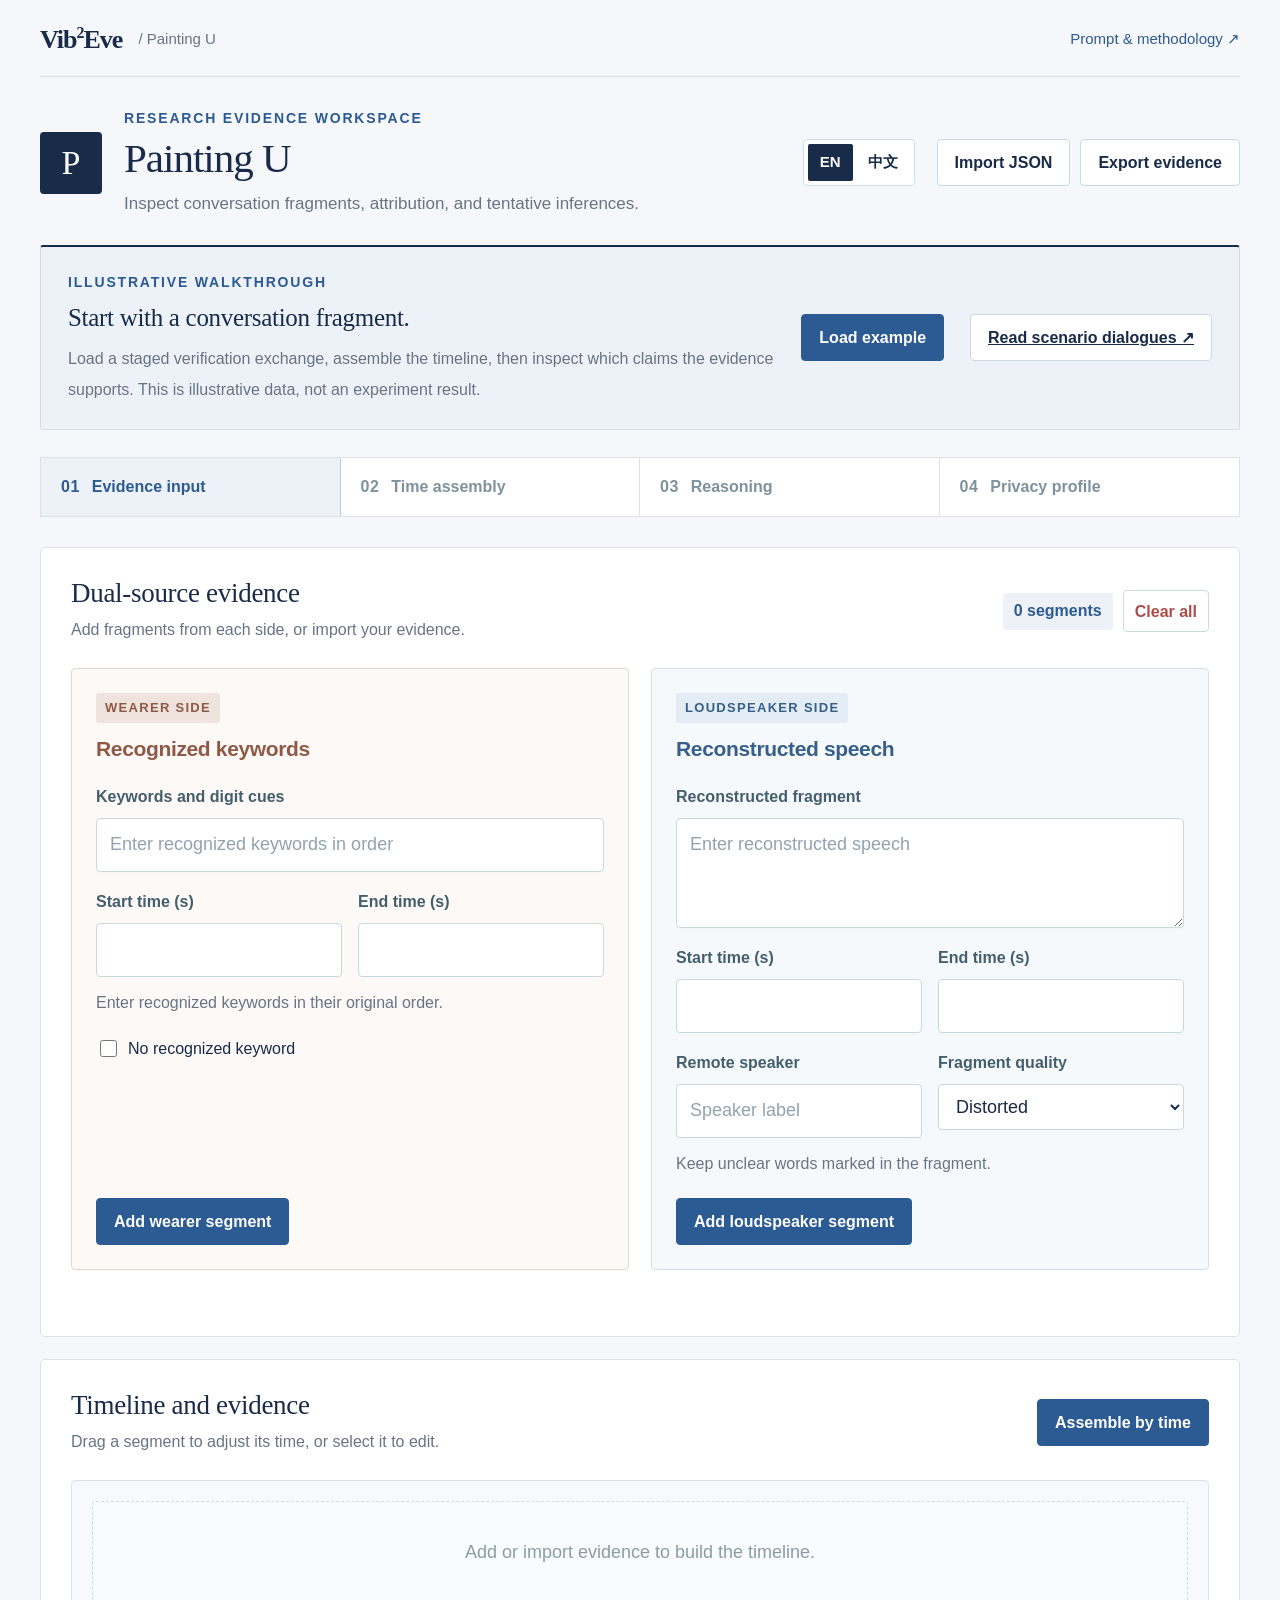
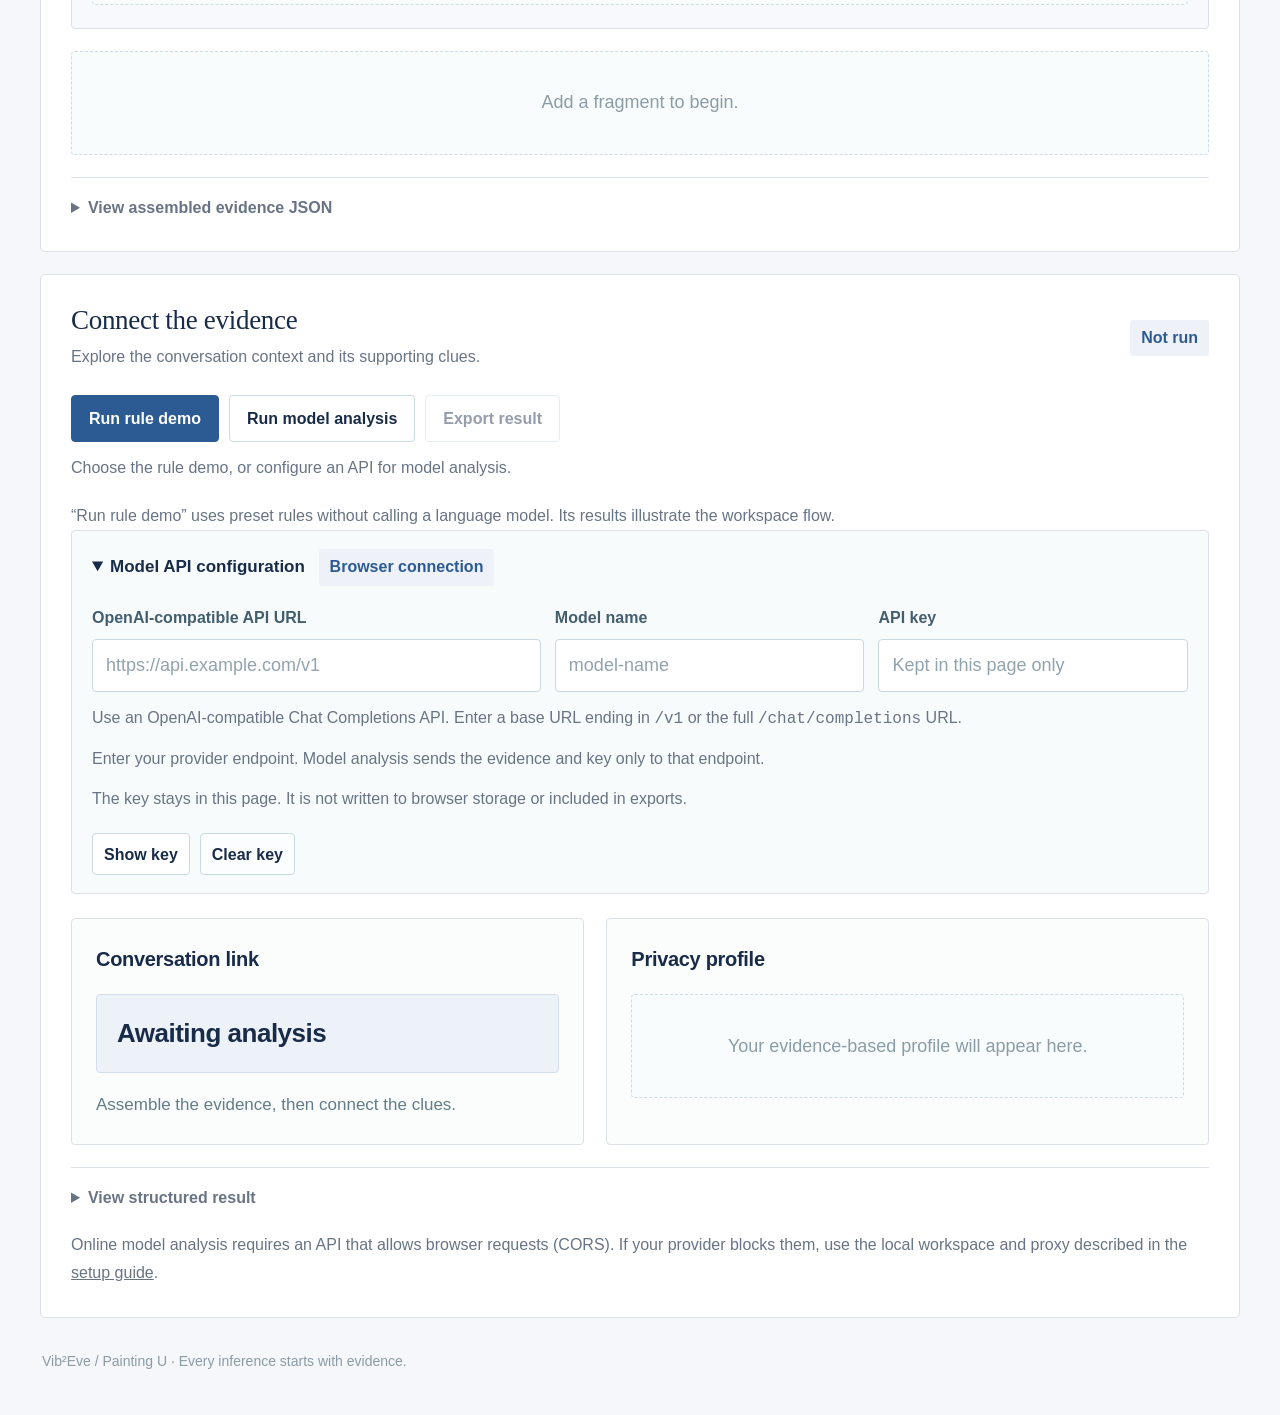
==== painting-u/index.html @ 09e5e402 "Link to full scenario dialogue reading from the workspace" ====
<!doctype html>
<html lang="en">
<head>
  <meta charset="utf-8">
  <meta name="viewport" content="width=device-width, initial-scale=1">
  <meta name="theme-color" content="#182b49">
  <meta name="description" content="Connect wearer keywords and reconstructed loudspeaker speech to explore evidence-based privacy inference with Painting U.">
  <title>Vib²Eve / Painting U · Research Evidence Workspace</title>
  <link rel="icon" href="../favicon.svg" type="image/svg+xml">
  <link rel="stylesheet" href="assets/style.css">
  <script src="assets/engine.js" defer></script>
  <script src="assets/model.js?v=20261026-api" defer></script>
  <script src="assets/cases-data.js?v=20261030" defer></script>
  <script src="assets/app.js?v=20261030-cases" defer></script>
</head>
<body>
  <div class="shell"><div class="project-bar"><a href="../index.html">Vib<sup>2</sup>Eve</a><span>/ Painting U</span><a class="project-note" href="../index.html#prompt">Prompt & methodology ↗</a></div>
    <header class="top">
      <div class="mark" aria-hidden="true">P</div>
      <div class="brand">
        <p class="kicker">RESEARCH EVIDENCE WORKSPACE</p>
        <h1>Painting U</h1>
        <p class="tagline">Inspect conversation fragments, attribution, and tentative inferences.</p>
      </div>
      <nav class="language-switch" aria-label="Language">
        <a href="index.html" lang="en" aria-current="page">EN</a>
        <a href="zh.html" lang="zh-CN">中文</a>
      </nav>
      <div class="actions">
        <button class="btn" id="importBtn" type="button">Import JSON</button>
        <input id="importFile" type="file" accept="application/json,.json" aria-label="Import evidence JSON file" hidden>
        <button class="btn" id="exportBtn" type="button">Export evidence</button>
      </div>
    </header>

<aside class="example-banner" aria-label="Guided example"><div><p class="kicker">ILLUSTRATIVE WALKTHROUGH</p><h2>Start with a conversation fragment.</h2><p>Load a staged verification exchange, assemble the timeline, then inspect which claims the evidence supports. This is illustrative data, not an experiment result.</p></div><button class="btn primary" id="loadExample" type="button">Load example</button><a class="btn" href="../cases.html?lang=en">Read scenario dialogues ↗</a></aside>
    <nav class="flow" aria-label="Painting U workflow">
      <a class="flow-item on" id="step1" href="#evidence"><span>01</span> Evidence input</a>
      <a class="flow-item" id="step2" href="#assembly"><span>02</span> Time assembly</a>
      <a class="flow-item" id="step3" href="#analysis"><span>03</span> Reasoning</a>
      <a class="flow-item" id="step4" href="#profile"><span>04</span> Privacy profile</a>
    </nav>

    <main>
      <section class="panel" id="evidence" aria-labelledby="evidenceTitle">
        <div class="panel-head">
          <div class="panel-title">
            <h2 id="evidenceTitle">Dual-source evidence</h2>
            <p class="help">Add fragments from each side, or import your evidence.</p>
          </div>
          <div class="right">
            <span class="badge" id="countBadge">0 segments</span>
            <button class="btn small danger" id="clearBtn" type="button">Clear all</button>
          </div>
        </div>
        <div class="forms">
          <form class="form-card w" id="wearerForm">
            <span class="source-tag">WEARER SIDE</span>
            <h3>Recognized keywords</h3>
            <div class="form-grid">
              <div class="field full">
                <label for="wearerTokens">Keywords and digit cues</label>
                <input id="wearerTokens" maxlength="4000" placeholder="Enter recognized keywords in order" aria-describedby="wearerHelp" autocomplete="off">
              </div>
              <div class="field">
                <label for="wearerStart">Start time (s)</label>
                <input id="wearerStart" type="number" min="0" max="86400" step="0.1" required>
              </div>
              <div class="field">
                <label for="wearerEnd">End time (s)</label>
                <input id="wearerEnd" type="number" min="0" max="86400" step="0.1" required>
              </div>
            </div>
            <p class="help" id="wearerHelp">Enter recognized keywords in their original order.</p>
            <label class="check"><input id="wearerEmpty" type="checkbox"> No recognized keyword</label>
            <div class="form-footer">
              <button class="btn primary" id="wearerSave" type="submit">Add wearer segment</button>
              <button class="btn" id="wearerCancel" type="button" hidden>Cancel edit</button>
            </div>
          </form>

          <form class="form-card l" id="remoteForm">
            <span class="source-tag">LOUDSPEAKER SIDE</span>
            <h3>Reconstructed speech</h3>
            <div class="form-grid">
              <div class="field full">
                <label for="remoteText">Reconstructed fragment</label>
                <textarea id="remoteText" maxlength="4000" placeholder="Enter reconstructed speech" aria-describedby="remoteHelp" required></textarea>
              </div>
              <div class="field">
                <label for="remoteStart">Start time (s)</label>
                <input id="remoteStart" type="number" min="0" max="86400" step="0.1" required>
              </div>
              <div class="field">
                <label for="remoteEnd">End time (s)</label>
                <input id="remoteEnd" type="number" min="0" max="86400" step="0.1" required>
              </div>
              <div class="field">
                <label for="remoteSpeaker">Remote speaker</label>
                <input id="remoteSpeaker" maxlength="80" placeholder="Speaker label" autocomplete="off">
              </div>
              <div class="field">
                <label for="remoteQuality">Fragment quality</label>
                <select id="remoteQuality">
                  <option value="distorted">Distorted</option>
                  <option value="clean">Clear</option>
                  <option value="inaudible">Inaudible</option>
                </select>
              </div>
            </div>
            <p class="help" id="remoteHelp">Keep unclear words marked in the fragment.</p>
            <div class="form-footer">
              <button class="btn primary" id="remoteSave" type="submit">Add loudspeaker segment</button>
              <button class="btn" id="remoteCancel" type="button" hidden>Cancel edit</button>
            </div>
          </form>
        </div>
        <p class="status" id="entryStatus" role="status" aria-live="polite" aria-atomic="true"></p>
      </section>

      <section class="panel" id="assembly" aria-labelledby="assemblyTitle">
        <div class="panel-head">
          <div class="panel-title">
            <h2 id="assemblyTitle">Timeline and evidence</h2>
            <p class="help">Drag a segment to adjust its time, or select it to edit.</p>
          </div>
          <div class="right">
            <button class="btn primary" id="assembleBtn" type="button">Assemble by time</button>
          </div>
        </div>
        <div class="timeline-wrap" role="group" aria-label="Evidence timeline in seconds">
          <div id="timelineLanes"></div>
          <div class="axis" id="axis"></div>
        </div>
        <div class="assembly">
          <div class="log" id="evidenceLog">
            <div class="empty">Your evidence will appear here.</div>
          </div>
          <details class="data-details">
            <summary>View assembled evidence JSON</summary>
            <pre class="json-box" id="jsonView">Assemble your evidence to see the structured data.</pre>
          </details>
        </div>
      </section>

      <section class="panel" id="analysis" aria-labelledby="analysisTitle">
        <div class="panel-head">
          <div class="panel-title">
            <h2 id="analysisTitle">Connect the evidence</h2>
            <p class="help">Explore the conversation context and its supporting clues.</p>
          </div>
          <div class="right"><span class="badge" id="analysisMode">Not analyzed</span></div>
        </div>
        <div class="analysis-controls">
          <button class="btn primary" id="localRun" type="button" aria-describedby="ruleDemoNote">Run rule demo</button>
          <button class="btn" id="modelRun" type="button">Run model analysis</button>
          <button class="btn secondary" id="exportResult" type="button" disabled>Export result</button>
          <span class="mode-note" id="analysisStatus" role="status" aria-live="polite" aria-atomic="true">Choose the rule demo, or configure an API for model analysis.</span>
        </div>
        <p class="help" id="ruleDemoNote">“Run rule demo” uses preset rules without calling a language model. Its results illustrate the workspace flow.</p>
        <details class="settings" id="modelSettings" open>
          <summary>Model API configuration <span class="badge" id="serverStatus">Browser connection</span></summary>
          <div class="settings-grid">
            <div class="field">
              <label for="apiBase">OpenAI-compatible API URL</label>
              <input id="apiBase" type="url" maxlength="4000" placeholder="https://api.example.com/v1" autocomplete="off" spellcheck="false">
            </div>
            <div class="field">
              <label for="apiModel">Model name</label>
              <input id="apiModel" maxlength="200" placeholder="model-name" autocomplete="off" spellcheck="false">
            </div>
            <div class="field">
              <label for="apiKey">API key</label>
              <input id="apiKey" type="password" maxlength="2000" autocomplete="off" placeholder="Kept in this page only" spellcheck="false">
            </div>
          </div>
          <p class="help">Use an OpenAI-compatible Chat Completions API. Enter a base URL ending in <code>/v1</code> or the full <code>/chat/completions</code> URL.</p>
          <p class="help privacy-note" id="apiDestination" aria-live="polite">Model analysis sends the evidence and key to your configured endpoint.</p>
          <p class="help">The key stays in this page. It is not written to browser storage or included in exports.</p>
          <div class="right model-help">
            <button class="btn small" id="toggleApiKey" type="button" aria-pressed="false" aria-controls="apiKey">Show key</button>
            <button class="btn small secondary" id="clearApiKey" type="button">Clear key</button>
          </div>
        </details>
        <div class="result">
          <div class="result-card">
            <h3>Conversation link</h3>
            <div class="meaning" id="meaning">Awaiting analysis</div>
            <div class="chain" id="chain">Evidence is connected by source and time.</div>
          </div>
          <div class="result-card" id="profile">
            <h3>Privacy profile</h3>
            <div class="profile-grid" id="profileGrid">
              <div class="empty result-empty">Run an analysis to see the profile and its evidence.</div>
            </div>
          </div>
        </div>
        <details class="raw-result">
          <summary>View structured result</summary>
          <pre id="rawResult">No analysis result yet.</pre>
        </details>
      <p class="help model-help">Online model analysis requires an API that allows browser requests (CORS). If your provider blocks them, use the local workspace and proxy described in the <a href="README.md">setup guide</a>.</p></section>
    </main>
    <footer class="footer-note">Vib²Eve / Painting U · Every inference starts with evidence.</footer>
    <noscript><p class="status error">Enable JavaScript to add evidence and run an analysis.</p></noscript>
  </div>
</body>
</html>
---- painting-u/assets/style.css ----
:root{--bg:#f2f7f8;--paper:#fff;--ink:#183344;--muted:#657d8b;--line:#dbe7ec;--blue:#2688c9;--blue-bg:#eef8fd;--red:#ce625d;--red-bg:#fff5f3;--teal:#078e89;--teal-bg:#e8f8f4;--navy:#173447;--shadow:0 14px 42px #18394a08}
*{box-sizing:border-box}html{scroll-behavior:smooth;scroll-padding-top:24px}body{margin:0;background:radial-gradient(ellipse at 0 0,#e2f4f1 0,transparent 42%),radial-gradient(ellipse at 100% 5%,#e6f1f9,transparent 30%),var(--bg);color:var(--ink);font:19px/1.55 -apple-system,BlinkMacSystemFont,"Segoe UI","PingFang SC","Microsoft YaHei",sans-serif}button,input,textarea,select{font:inherit}button{cursor:pointer}button:disabled{opacity:.46;cursor:not-allowed}a{color:inherit}button,a,input,textarea,select{ -webkit-tap-highlight-color:transparent}button:focus-visible,a:focus-visible,input:focus-visible,textarea:focus-visible,select:focus-visible,summary:focus-visible{outline:3px solid #3ba9b6;outline-offset:4px}[hidden]{display:none!important}button svg{width:18px;height:18px}.shell{max-width:1480px;margin:auto;padding:44px 40px 32px}.top{display:flex;flex-wrap:wrap;align-items:center;gap:18px 22px;margin-bottom:34px}.brand{display:flex;align-items:center;gap:18px;flex:1;min-width:240px}.mark{display:grid;place-items:center;flex:0 0 62px;height:62px;color:#fff;border-radius:19px;background:linear-gradient(140deg,#12a69a,#167dab);box-shadow:0 10px 24px #157f9326;font-size:35px;font-weight:850}.kicker{font-size:15px;letter-spacing:.14em;font-weight:800;color:var(--teal);margin:0 0 4px}.top h1{font-size:39px;letter-spacing:-1.5px;line-height:1.15;margin:0}.tagline{font-size:20px;color:var(--muted);margin:8px 0 0}.actions{display:flex;align-items:center;gap:10px;flex-wrap:wrap}.language-switch{display:inline-flex;align-items:center;gap:3px;padding:4px;border:1px solid #cddfe3;border-radius:12px;background:#ffffff90}.language-switch a{padding:6px 12px;border-radius:8px;text-decoration:none;font-size:16px;font-weight:750}.language-switch a[aria-current=page]{background:var(--navy);color:#fff}.btn{display:inline-flex;align-items:center;justify-content:center;gap:7px;border:1px solid #c8dbe1;background:#fff;color:var(--ink);border-radius:11px;padding:11px 17px;font-weight:700;font-size:17px;transition:background .16s,transform .16s,border-color .16s;line-height:1.45;white-space:normal}.btn:hover:enabled{border-color:var(--teal);background:#f1faf8;transform:translateY(-1px)}.btn.primary{background:var(--teal);border-color:var(--teal);color:white;box-shadow:0 5px 12px #078e8915}.btn.primary:hover:enabled{background:#067c78}.btn.secondary{background:#ffffff70}.btn.danger{color:#ac4d49}.btn.small{font-size:16px;padding:6px 11px}.flow{display:grid;grid-template-columns:repeat(4,minmax(0,1fr));gap:12px;margin:0 0 30px}.flow-item{position:relative;display:flex;align-items:center;gap:12px;padding:17px 20px;border:1px solid var(--line);background:#ffffffaa;border-radius:14px;text-decoration:none;font-weight:720;font-size:18px;color:#7d929d;transition:.2s}.flow-item span,.step-number{font-size:16px;letter-spacing:.03em}.flow-item.on{background:#e7f6f2;border-color:#a8d9ce;color:#087970}.panel{margin:22px 0;padding:30px;border:1px solid var(--line);border-radius:22px;background:#ffffffee;box-shadow:var(--shadow)}.panel-head{display:flex;align-items:center;justify-content:space-between;gap:16px;margin:0 0 24px;flex-wrap:wrap}.panel-head h2{font-size:25px;letter-spacing:-.65px;line-height:1.25;margin:0}.panel-title{display:flex;align-items:center;gap:12px}.right{display:flex;align-items:center;gap:10px;flex-wrap:wrap}.badge{display:inline-flex;align-items:center;gap:6px;padding:5px 11px;border-radius:99px;background:var(--teal-bg);color:#0a7a70;font-size:16px;font-weight:720;white-space:nowrap}.badge.muted{background:#edf2f5;color:#687f8c}.forms{display:grid;grid-template-columns:minmax(0,1fr) minmax(0,1fr);gap:22px}.form-card{min-width:0;margin:0;padding:24px;border:1px solid;border-radius:17px;display:flex;flex-direction:column}.form-card.w{background:linear-gradient(140deg,#fff6f3,#fffcfb);border-color:#f0d4cf}.form-card.l{background:linear-gradient(140deg,#eff8fd,#fbfdfe);border-color:#cbe2ef}.form-card h3{font-size:23px;line-height:1.3;margin:0 0 21px;letter-spacing:-.35px}.form-card.w h3{color:#b14c48}.form-card.l h3{color:#247baa}.source-tag{display:inline-flex;align-items:center;justify-content:center;min-width:30px;height:30px;margin-right:8px;border-radius:9px;font-size:16px;background:#fff9;color:inherit}.form-grid{display:grid;grid-template-columns:1fr 1fr;gap:16px}.field{display:flex;flex-direction:column;gap:7px;min-width:0}.field.full{grid-column:1/-1}.field label{font-size:16px;font-weight:750;color:#435e6d}.field input,.field textarea,.field select{min-width:0;width:100%;padding:11px 13px;background:#fff;border:1px solid #c8d9df;border-radius:10px;color:var(--ink);box-shadow:0 2px 3px #18334403;font-size:18px}.field input::placeholder,.field textarea::placeholder{color:#91a3ae}.field input:disabled{background:#ecf0f1}.field textarea{resize:vertical;min-height:110px}.form-footer{display:flex;align-items:center;flex-wrap:wrap;gap:10px;padding-top:20px;margin-top:auto}.form-footer .btn{margin-left:0!important}.check{display:flex;align-items:center;gap:8px;font-size:16px;width:100%}.check input{width:17px;height:17px;accent-color:var(--red)}.help,.privacy-note{color:var(--muted);font-size:16px;line-height:1.65;margin:12px 0 0}.status{font-size:16px;color:#087e74;font-weight:650;min-height:20px;margin:16px 0 0;overflow-wrap:anywhere}.status.error{color:#b34e49}.timeline-wrap{background:#f8fbfc;border:1px solid var(--line);border-radius:15px;padding:20px;overflow:hidden}.timeline-lane{display:grid;grid-template-columns:138px minmax(0,1fr);gap:14px;align-items:center;margin:11px 0}.lane-name{font-size:16px;line-height:1.3;font-weight:750;overflow-wrap:anywhere}.lane-name small{display:block;font-size:14px;font-weight:500;color:var(--muted);margin-top:4px}.timeline-lane.l .lane-name{color:#247eac}.timeline-lane.w .lane-name{color:#b55b54}.lane-track{position:relative;min-height:64px;border-radius:9px;overflow:hidden;background:#eaf4fa}.timeline-lane.w .lane-track{background:#fff0ed}.lane-grid{position:absolute;inset:0;pointer-events:none;background:repeating-linear-gradient(90deg,transparent 0,transparent calc(25% - 1px),#ccdfe780 calc(25% - 1px),#ccdfe780 25%)}.chip{position:absolute;height:44px;min-width:3px;border:0;border-radius:7px;padding:0 7px;background:var(--blue);color:#fff;font-size:16px;font-weight:650;white-space:nowrap;overflow:hidden;text-overflow:ellipsis;cursor:grab;touch-action:none;user-select:none;box-shadow:0 2px 4px #1833440d;display:block;text-align:left}.chip.w{background:var(--red)}.chip:active{cursor:grabbing;filter:brightness(1.1)}.chip:focus-visible{outline-offset:-2px;outline-color:white}.axis{display:flex;justify-content:space-between;padding:3px 0 0 152px;color:#8095a0;font-size:15px;font-variant-numeric:tabular-nums}.assembly{display:block;margin-top:22px}.log{display:grid;gap:10px}.ev{display:grid;grid-template-columns:1fr auto;gap:15px;align-items:center;padding:17px 18px;border:1px solid var(--line);border-left:3px solid var(--blue);border-radius:12px;background:#fff;transition:.18s}.ev.w{border-left-color:var(--red)}.ev.highlight{background:#effaf7;border-color:var(--teal)}.ev .meta{font-size:15px;letter-spacing:.025em;font-weight:700;color:#247fac;font-variant-numeric:tabular-nums;overflow-wrap:anywhere}.ev.w .meta{color:#b6554f}.ev .quote{font-size:19px;margin-top:4px;color:#314d5e;overflow-wrap:anywhere}.ev .buttons{display:flex;gap:6px}.empty{display:grid;place-items:center;min-height:104px;padding:26px 20px;border:1px dashed #cbdde4;border-radius:12px;text-align:center;font-size:18px;color:#8a9ca6;background:#f9fcfd}.data-details,.raw-result{border-top:1px solid var(--line);margin-top:22px;padding-top:17px}.data-details summary,.raw-result summary{cursor:pointer;color:var(--muted);font-size:16px;font-weight:650}.json-box,.raw-result pre{margin:16px 0 0;border-radius:12px;padding:20px;overflow:auto;max-height:330px;background:var(--navy);color:#d1efe9;font:16px/1.65 ui-monospace,SFMono-Regular,Menlo,monospace;white-space:pre-wrap;overflow-wrap:anywhere}.analysis-controls{display:flex;gap:10px;flex-wrap:wrap;align-items:center;margin-bottom:20px}.mode-note{width:100%;font-size:16px;color:var(--muted);margin-top:2px;overflow-wrap:anywhere}.settings{padding:18px 20px;border:1px solid var(--line);background:#f8fbfc;border-radius:13px;margin-bottom:24px}.settings summary{cursor:pointer;font-size:17px;font-weight:750}.settings-grid{display:grid;grid-template-columns:1.45fr 1fr 1fr;gap:14px;margin-top:18px}.settings .badge{margin:12px 0 0}.result{display:grid;grid-template-columns:minmax(0,.92fr) minmax(0,1.08fr);gap:22px}.result-card{border:1px solid var(--line);border-radius:16px;padding:24px;min-width:0;background:#fbfdfd}.result-card h3{margin:0 0 18px;font-size:20px;letter-spacing:-.3px}.meaning{padding:21px 20px;margin:0 0 18px;background:linear-gradient(135deg,#e1f6ed,#e9f5f8);border:1px solid #c4e6df;border-radius:13px;color:#0b726b;font-size:28px;line-height:1.35;font-weight:750;letter-spacing:-.5px;overflow-wrap:anywhere}.chain{font-size:17px;color:#627c88;display:grid;gap:12px}.chain>div{padding-left:18px;position:relative}.chain>div:before{content:"";position:absolute;left:0;top:8px;width:5px;height:5px;border-radius:50%;background:#42a59b}.profile-grid{display:grid;grid-template-columns:repeat(2,minmax(0,1fr));gap:12px}.attr{padding:15px 16px;background:#fff;border:1px solid var(--line);border-radius:12px;min-width:0}.attr:last-child{grid-column:1/-1}.attr label{font-size:15px;font-weight:700;color:#7c929c}.attr strong{display:block;font-size:20px;line-height:1.3;font-weight:740;margin-top:8px;overflow-wrap:anywhere}.attr .why{display:flex;gap:5px;flex-wrap:wrap;margin-top:11px}.ref{border:0;border-radius:5px;background:#eef6f6;color:#368b84;padding:3px 6px;font-size:14px;font-weight:700}.ref:hover{background:#dcefe8}.result-empty{grid-column:1/-1}.footer-note{display:flex;justify-content:space-between;gap:16px;flex-wrap:wrap;padding:10px 2px;color:#8b9ba5;font-size:15px}.busy{animation:breath 1s infinite alternate}@keyframes breath{to{opacity:.5}}.panel.flash{animation:panelFlash 1s}@keyframes panelFlash{50%{box-shadow:0 0 0 4px #1bb29e24}}
@media(min-width:1250px){.top .tagline{max-width:550px}.top .actions{max-width:570px;justify-content:flex-end}}@media(max-width:1100px){.top .actions{width:100%}.top{gap:24px}.shell{padding:28px 24px}.panel{padding:24px}.flow-item{padding:15px;font-size:17px}.result{grid-template-columns:1fr}.settings-grid{grid-template-columns:1fr 1fr}.settings-grid .field:first-child{grid-column:1/-1}.form-footer .btn{font-size:16px}}@media(max-width:760px){.shell{padding:24px 16px}.top h1{font-size:34px}.tagline{font-size:19px}.forms{grid-template-columns:1fr}.flow{grid-template-columns:repeat(2,minmax(0,1fr));gap:9px}.panel{border-radius:18px;padding:20px}.panel-head h2{font-size:23px}.form-card h3{font-size:21px}.timeline-wrap{padding:12px}.timeline-lane{grid-template-columns:80px minmax(0,1fr);gap:10px}.axis{padding-left:90px}.lane-name{font-size:15px}.chip{font-size:14px}.ev{grid-template-columns:1fr}.ev .buttons{justify-content:flex-end}.meaning{font-size:24px}.result-card{padding:20px}.flow-item{font-size:16px}.btn{padding:10px 13px}}@media(max-width:430px){.actions{gap:8px}.actions .btn{font-size:16px;padding:9px 10px}.form-card{padding:18px}.panel{padding:17px}.profile-grid,.settings-grid{grid-template-columns:1fr}.form-grid{gap:12px}.top .mark{flex-basis:52px;height:52px;border-radius:15px}.top h1{font-size:32px}.flow-item{gap:7px;padding:12px}.result-card{padding:17px}.form-card h3{font-size:20px}.field input,.field textarea,.field select{font-size:17px}.panel-head{gap:12px}.language-switch a{padding:6px 8px}.badge{font-size:15px}.attr:last-child{grid-column:auto}}
@media(prefers-reduced-motion:reduce){*{scroll-behavior:auto!important;animation:none!important;transition:none!important}}
.brand{display:block}.panel-title{display:block}.panel-title .help{margin:7px 0 0}.source-tag{align-self:flex-start;display:inline-block;min-width:0;height:auto;padding:4px 9px;margin:0 0 12px;font-size:14px;font-weight:800;letter-spacing:.1em;border-radius:6px}.w .source-tag{color:#b45c55;background:#f7e5e0}.l .source-tag{color:#287cab;background:#dfedf6}.form-card .check{margin-top:18px}.settings summary .badge{margin:0 0 0 9px}

/* Vib²Eve research artifact: shared academic visual language. */
:root{--bg:#f5f7fa;--ink:#182b49;--muted:#687484;--line:#dce1e8;--teal:#2c5a92;--teal-bg:#eef2f8;--navy:#182b49;--shadow:none;--blue:#3c6b97;--red:#a46650}body{background:var(--bg);font-size:18px;line-height:1.65}.shell{max-width:1300px;padding-top:24px}.project-bar{display:flex;align-items:center;gap:16px;padding-bottom:21px;border-bottom:1px solid var(--line);margin-bottom:30px;font-size:15px;color:var(--muted)}.project-bar>a:first-child{font:600 26px Georgia,'Times New Roman',serif;letter-spacing:-1px;color:var(--ink);text-decoration:none}.project-bar sup{font-size:16px}.project-note{margin-left:auto;text-decoration:none;color:var(--teal)}.mark{background:var(--navy);border-radius:4px;box-shadow:none;font:34px Georgia,serif}.top h1{font:400 41px Georgia,'Times New Roman','Songti SC',serif;letter-spacing:-1px}.kicker{font-size:14px;color:var(--teal);letter-spacing:.13em}.tagline{font-size:17px;line-height:1.7}.panel{border-radius:5px;box-shadow:none;background:#fff}.panel-head h2{font:400 27px Georgia,'Times New Roman','Songti SC',serif;letter-spacing:-.3px}.form-card,.result-card{border-radius:4px}.form-card.w{background:#fcf9f7;border-color:#e2d6cf}.form-card.l{background:#f6f9fc;border-color:#d4dfea}.form-card h3{font-size:21px}.form-card.w h3{color:#8f5946}.form-card.l h3{color:#365f89}.source-tag{border-radius:3px}.w .source-tag{background:#efe4dd;color:#8f5946}.l .source-tag{background:#e4edf5;color:#365f89}.btn{border-radius:4px;box-shadow:none!important;font-size:16px;font-weight:600}.btn.primary:hover:enabled{background:#244c7c;border-color:#244c7c}.btn:hover:enabled{background:#f0f4f9;border-color:var(--teal)}.flow{gap:0;border:1px solid var(--line);background:#fff}.flow-item{border:0;border-right:1px solid var(--line);border-radius:0;background:none;font-size:16px;padding:16px 20px}.flow-item:last-child{border-right:0}.flow-item.on{background:#edf2f8;color:#2c5a92}.language-switch{border-radius:4px;background:#fff}.language-switch a{border-radius:2px;font-size:15px}.example-banner{display:flex;align-items:center;justify-content:space-between;gap:26px;background:#edf2f8;border:1px solid #d5dfec;border-top:2px solid var(--navy);padding:24px 27px;margin-bottom:27px;border-radius:3px}.example-banner h2{font:400 25px/1.5 Georgia,'Times New Roman','Songti SC',serif;margin:5px 0 8px;letter-spacing:-.3px}.example-banner p:not(.kicker){font-size:15px;max-width:850px;color:var(--muted);margin:0;line-height:1.9}.example-banner .btn{flex-shrink:0}.field input,.field textarea,.field select{border-radius:4px}.timeline-wrap,.settings,.empty,.ev,.attr{border-radius:4px}.timeline-wrap{background:#f8f9fc}.badge{border-radius:3px;color:var(--teal);background:var(--teal-bg)}.meaning{background:#edf2f8;border-color:#d5dfec;color:var(--navy);border-radius:4px;font-size:26px}.ev.highlight{background:#edf2f8;border-color:var(--teal)}.ref{background:#edf2f8;color:var(--teal)}.ref:hover{background:#dde6f2}.status{color:var(--teal)}.model-help{margin-top:20px}.footer-note{font-size:14px}.top{margin-bottom:26px}@media(max-width:760px){.panel-head h2{font-size:25px}.flow-item{padding:14px;font-size:15px}.flow-item:nth-child(2){border-right:0}.flow-item:nth-child(-n+2){border-bottom:1px solid var(--line)}}@media(max-width:650px){.example-banner{display:block;padding:20px}.example-banner .btn{margin-top:17px}.project-bar{gap:10px;flex-wrap:wrap}.project-note{font-size:14px}.project-bar>a:first-child{font-size:23px}.top h1{font-size:35px}}

/* Reading and form text remain legible at every viewport width. */
.help,.privacy-note,.mode-note,.status,.check,.field label{font-size:16px;line-height:1.75}
.example-banner p:not(.kicker){font-size:16px}
.btn,.btn.small,.form-footer .btn{font-size:16px;min-height:42px}
.ev .quote{font-size:19px;line-height:1.7}
.ev .buttons{flex-wrap:wrap}.flow-item,.panel-title,.panel-head h2{overflow-wrap:anywhere}
.source-tag{font-size:13px}.footer-note{font-size:14px;line-height:1.7}
@media(max-width:760px){.tagline{font-size:18px}.lane-name,.chip{font-size:14px}.timeline-lane{grid-template-columns:92px minmax(0,1fr)}.axis{padding-left:102px}.flow-item{font-size:15px}.panel-head h2{line-height:1.5}.project-note{font-size:14px}}
@media(max-width:430px){.actions .btn{font-size:15px}.field input,.field textarea,.field select{font-size:17px}.form-card h3{font-size:22px}.flow-item{align-items:flex-start}.flow-item span{flex-shrink:0}.ev .buttons .btn{flex:1}.top{gap:20px}.actions{width:100%}}
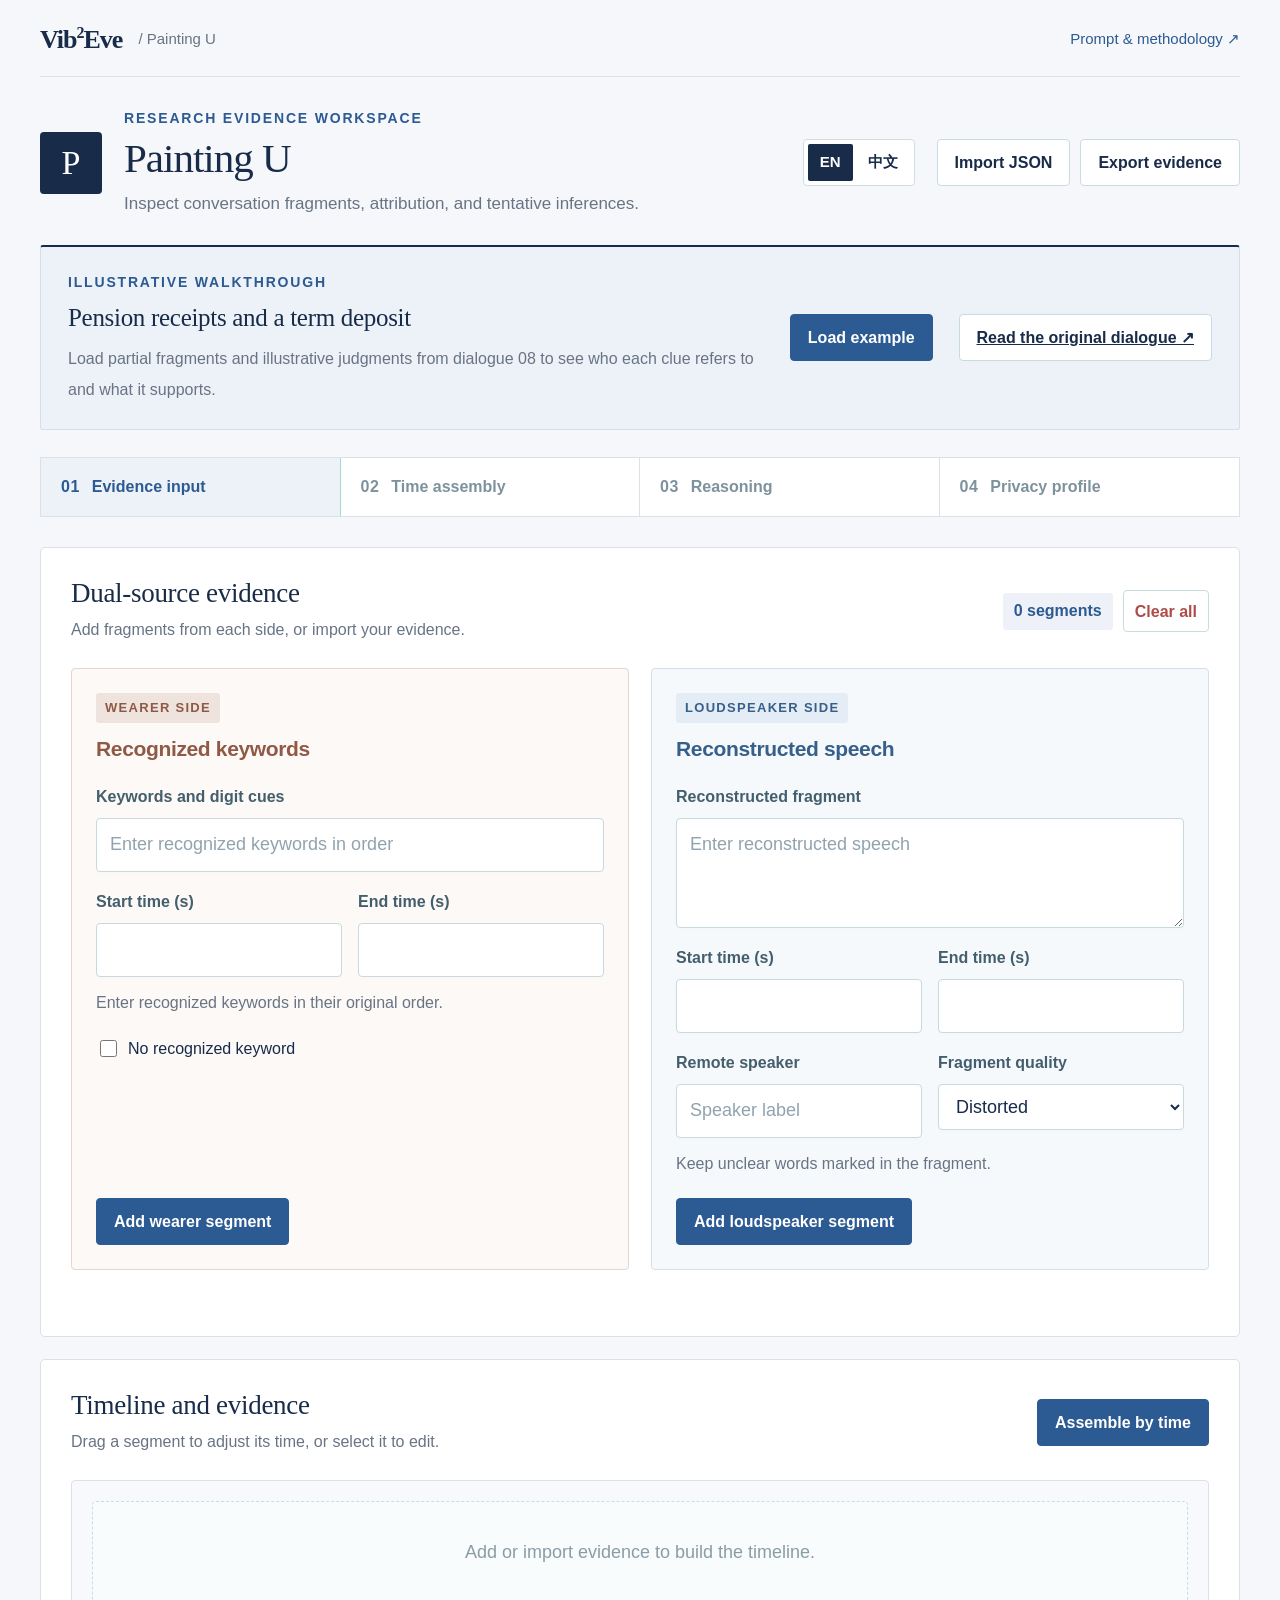
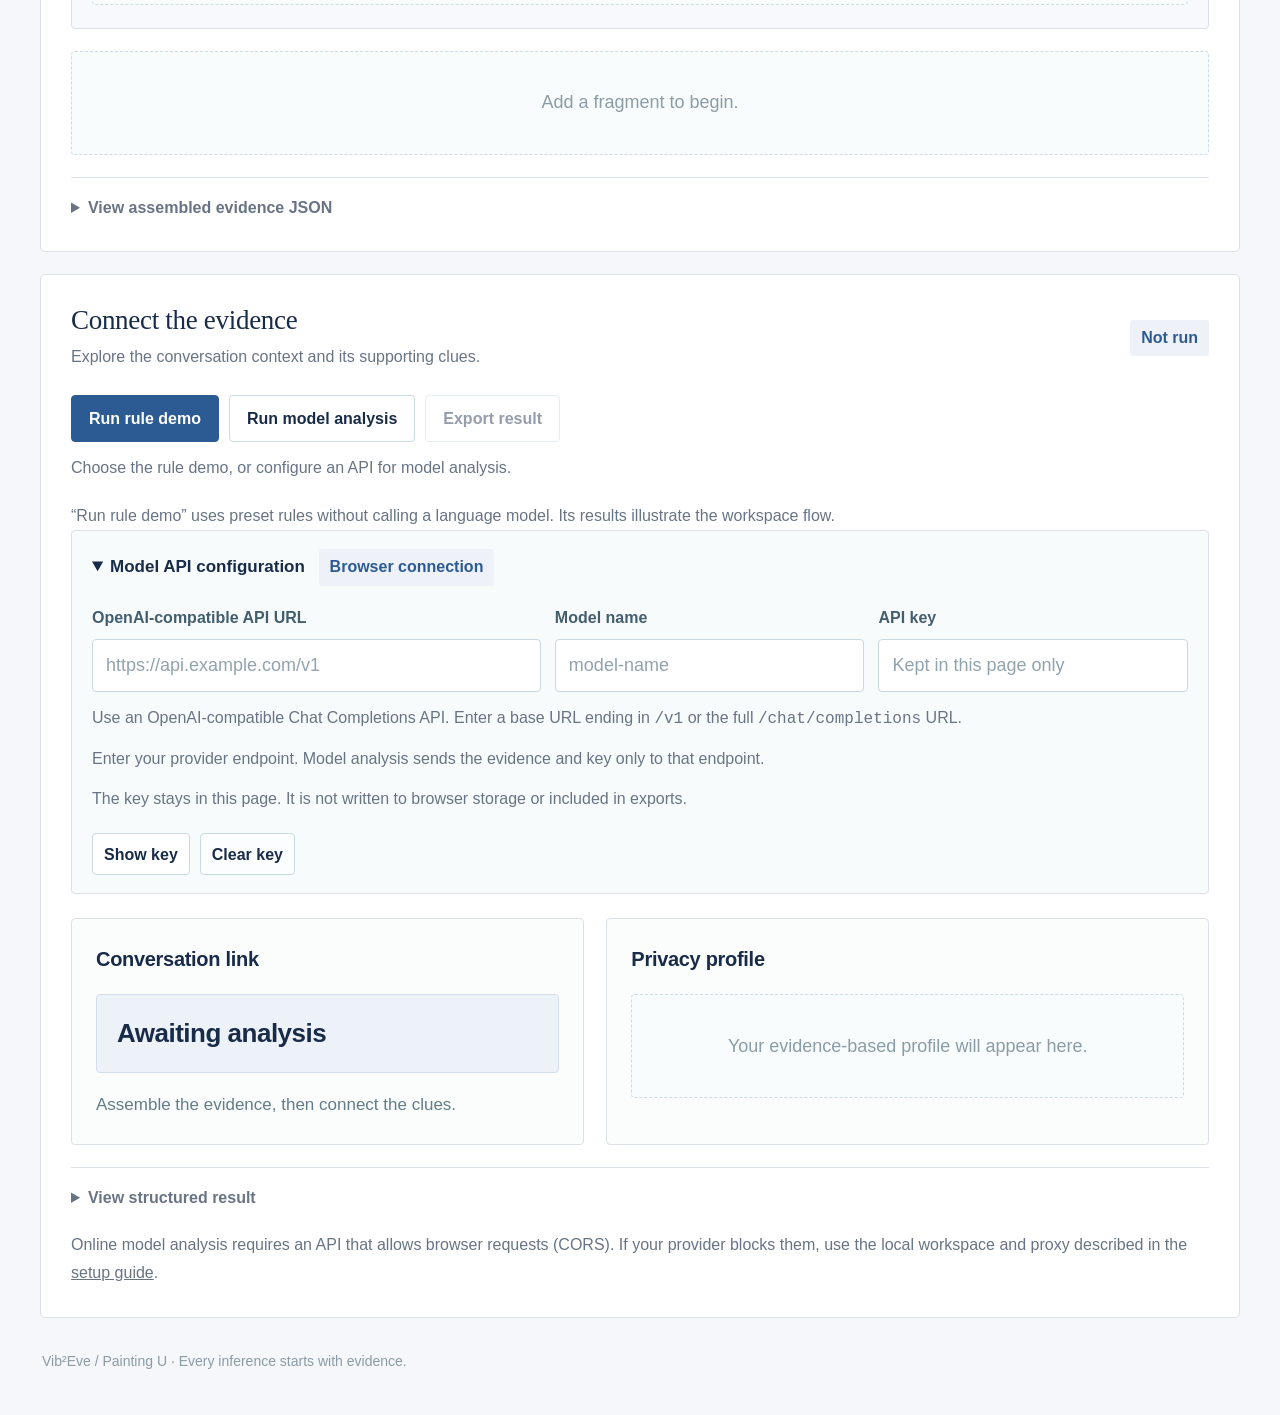
==== commit 09ed6ac8: "Link the English walkthrough to training dialogue 08" ====
--- a/painting-u/index.html
+++ b/painting-u/index.html
@@ -10,8 +10,8 @@
   <link rel="stylesheet" href="assets/style.css">
   <script src="assets/engine.js" defer></script>
   <script src="assets/model.js?v=20261026-api" defer></script>
-  <script src="assets/cases-data.js?v=20261030" defer></script>
-  <script src="assets/app.js?v=20261030-cases" defer></script>
+  <script src="assets/cases-data.js?v=20261110" defer></script>
+  <script src="assets/app.js?v=20261110-pension" defer></script>
 </head>
 <body>
   <div class="shell"><div class="project-bar"><a href="../index.html">Vib<sup>2</sup>Eve</a><span>/ Painting U</span><a class="project-note" href="../index.html#prompt">Prompt & methodology ↗</a></div>
@@ -33,7 +33,7 @@
       </div>
     </header>
 
-<aside class="example-banner" aria-label="Guided example"><div><p class="kicker">ILLUSTRATIVE WALKTHROUGH</p><h2>Start with a conversation fragment.</h2><p>Load a staged verification exchange, assemble the timeline, then inspect which claims the evidence supports. This is illustrative data, not an experiment result.</p></div><button class="btn primary" id="loadExample" type="button">Load example</button><a class="btn" href="../cases.html?lang=en">Read scenario dialogues ↗</a></aside>
+<aside class="example-banner" aria-label="Guided example"><div><p class="kicker">ILLUSTRATIVE WALKTHROUGH</p><h2>Pension receipts and a term deposit</h2><p>Load partial fragments and illustrative judgments from dialogue 08 to see who each clue refers to and what it supports.</p></div><button class="btn primary" id="loadExample" type="button">Load example</button><a class="btn" href="../cases.html?lang=en#dialogue-en-08">Read the original dialogue ↗</a></aside>
     <nav class="flow" aria-label="Painting U workflow">
       <a class="flow-item on" id="step1" href="#evidence"><span>01</span> Evidence input</a>
       <a class="flow-item" id="step2" href="#assembly"><span>02</span> Time assembly</a>
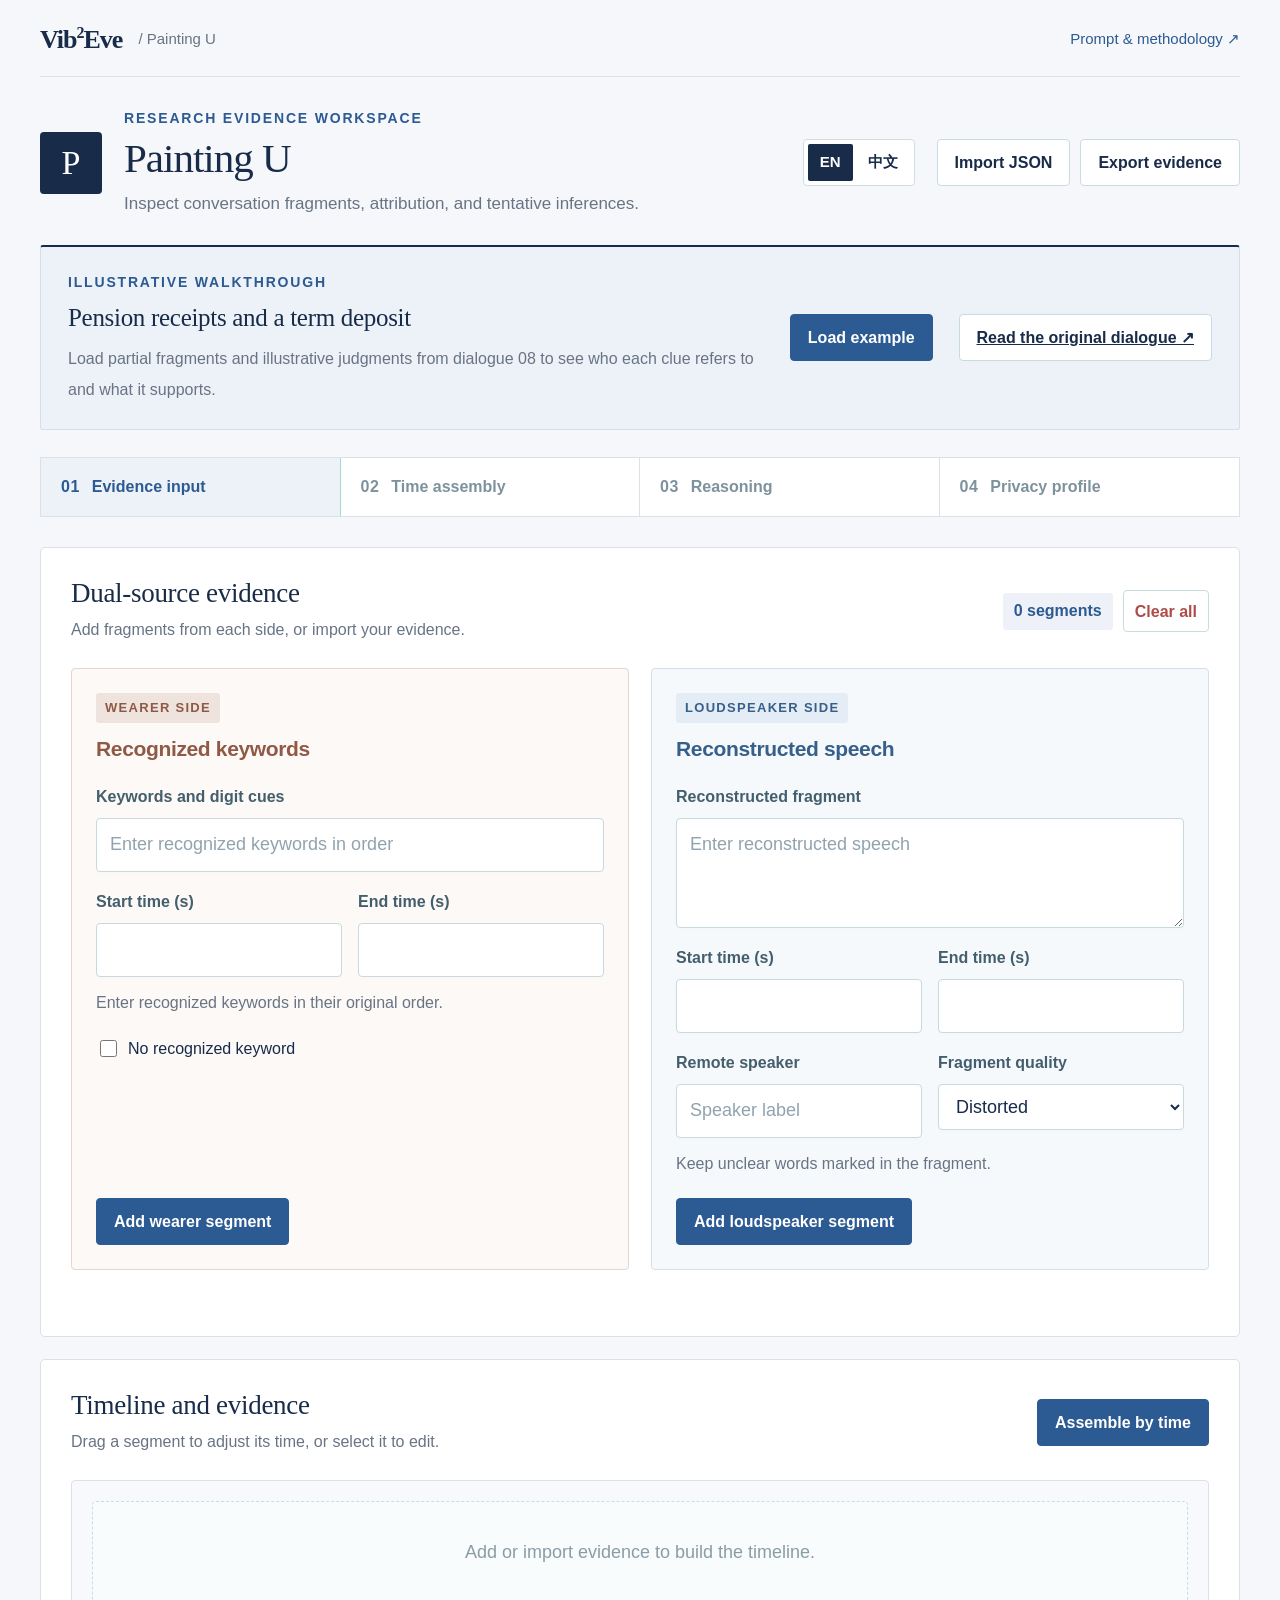
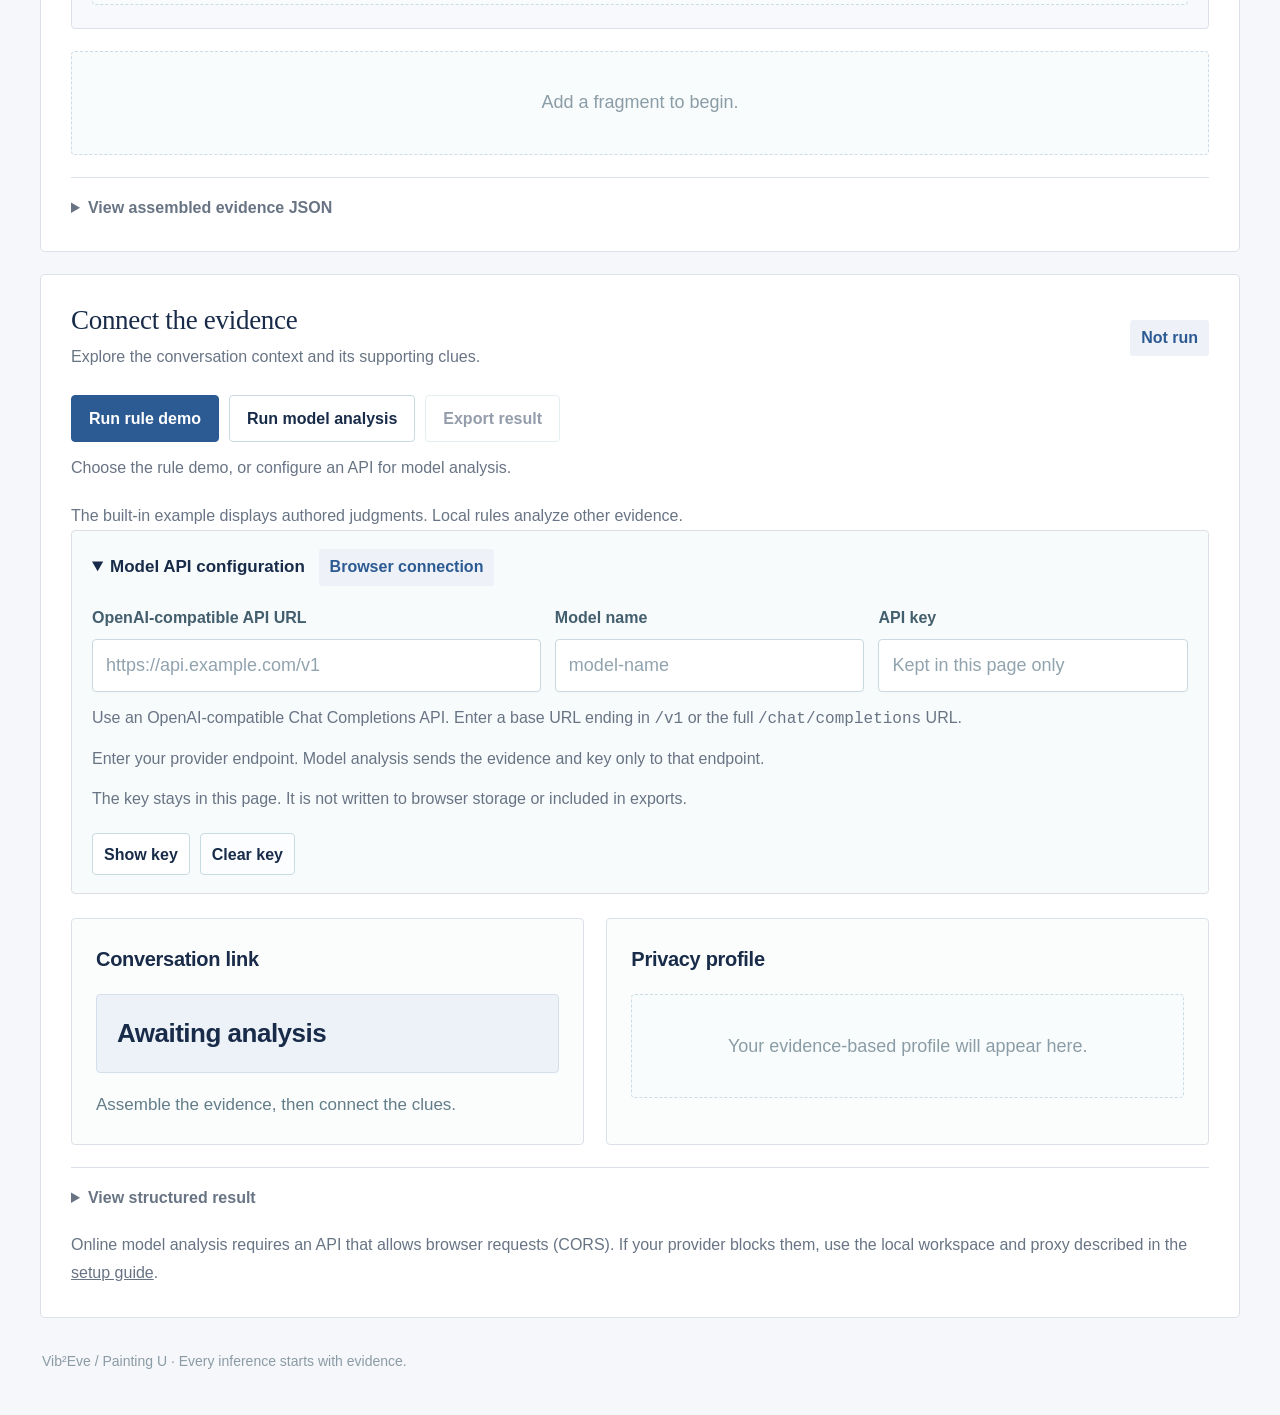
==== commit 35c24cb2: "Explain how the built-in rule demo preserves judgments" ====
--- a/painting-u/index.html
+++ b/painting-u/index.html
@@ -11,7 +11,7 @@
   <script src="assets/engine.js" defer></script>
   <script src="assets/model.js?v=20261026-api" defer></script>
   <script src="assets/cases-data.js?v=20261110" defer></script>
-  <script src="assets/app.js?v=20261110-pension" defer></script>
+  <script src="assets/app.js?v=20261110-example-replay" defer></script>
 </head>
 <body>
   <div class="shell"><div class="project-bar"><a href="../index.html">Vib<sup>2</sup>Eve</a><span>/ Painting U</span><a class="project-note" href="../index.html#prompt">Prompt & methodology ↗</a></div>
@@ -157,7 +157,7 @@
           <button class="btn secondary" id="exportResult" type="button" disabled>Export result</button>
           <span class="mode-note" id="analysisStatus" role="status" aria-live="polite" aria-atomic="true">Choose the rule demo, or configure an API for model analysis.</span>
         </div>
-        <p class="help" id="ruleDemoNote">“Run rule demo” uses preset rules without calling a language model. Its results illustrate the workspace flow.</p>
+        <p class="help" id="ruleDemoNote">The built-in example displays authored judgments. Local rules analyze other evidence.</p>
         <details class="settings" id="modelSettings" open>
           <summary>Model API configuration <span class="badge" id="serverStatus">Browser connection</span></summary>
           <div class="settings-grid">
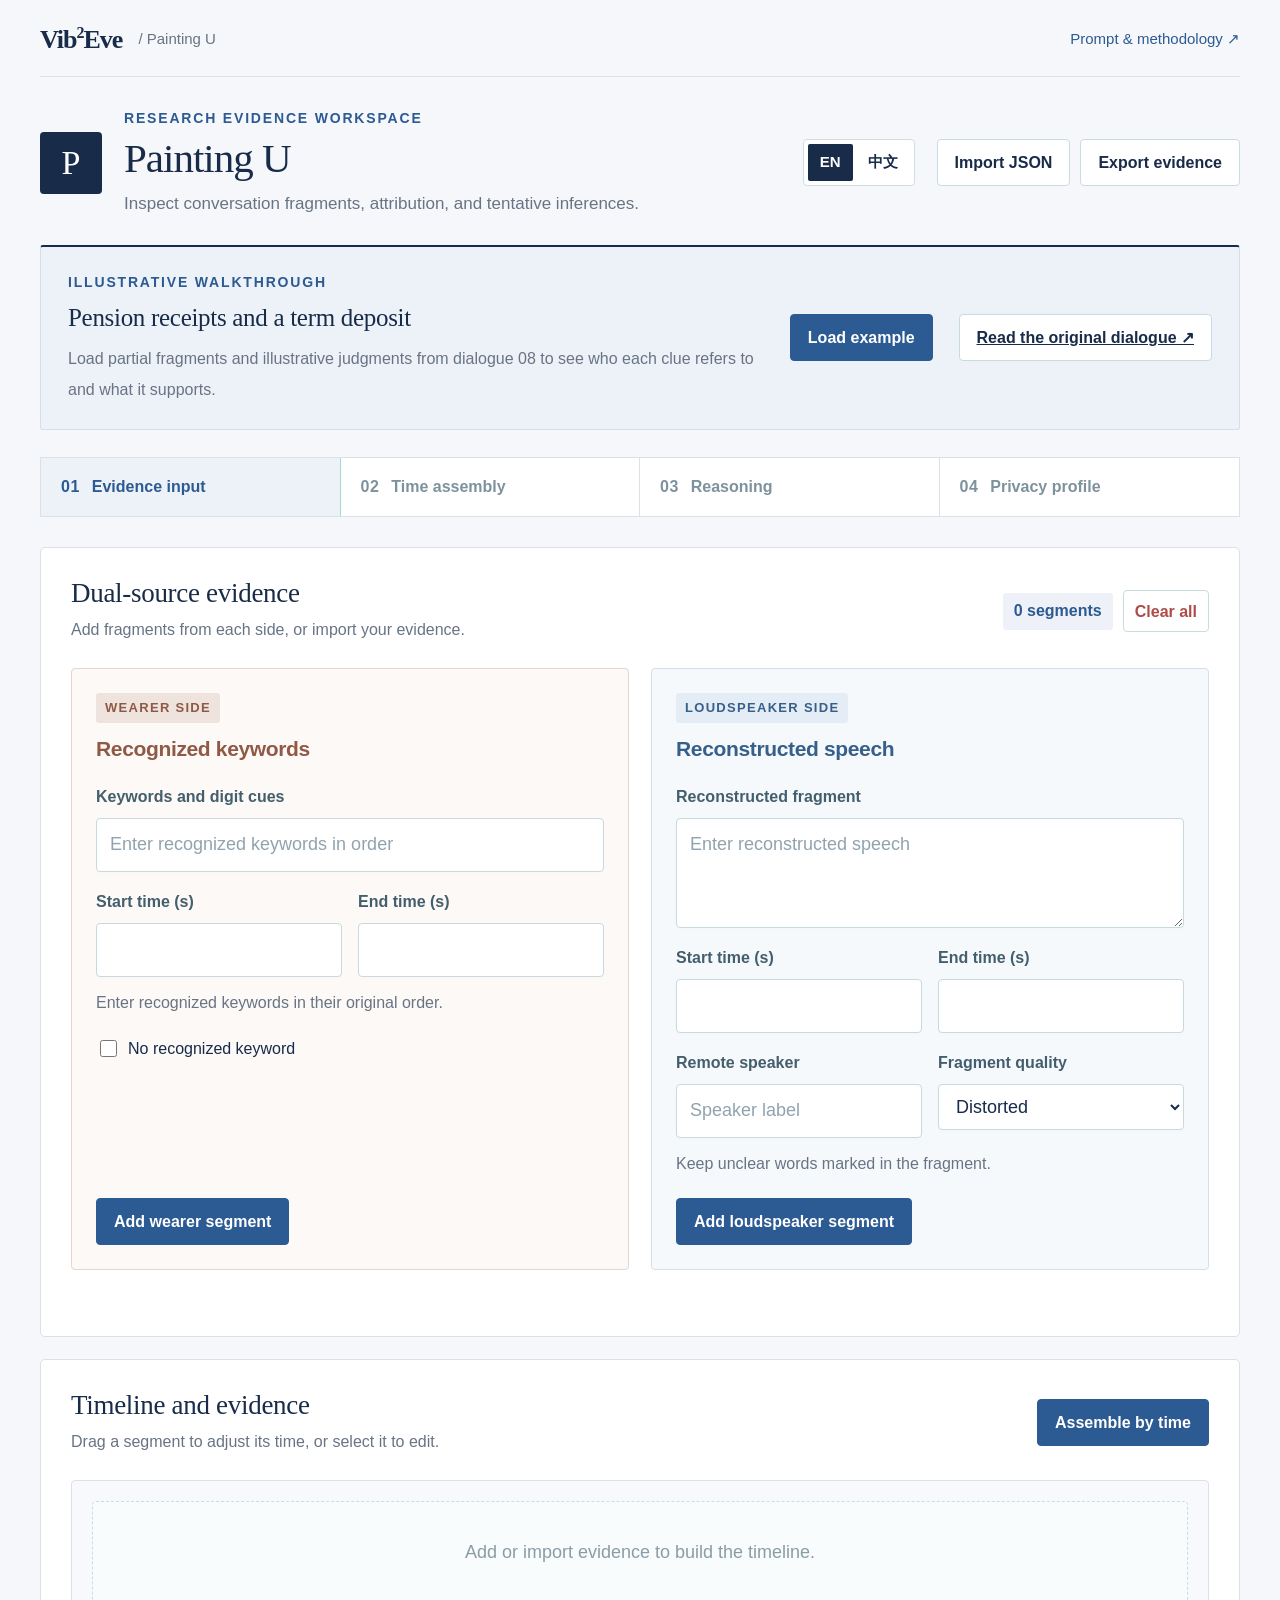
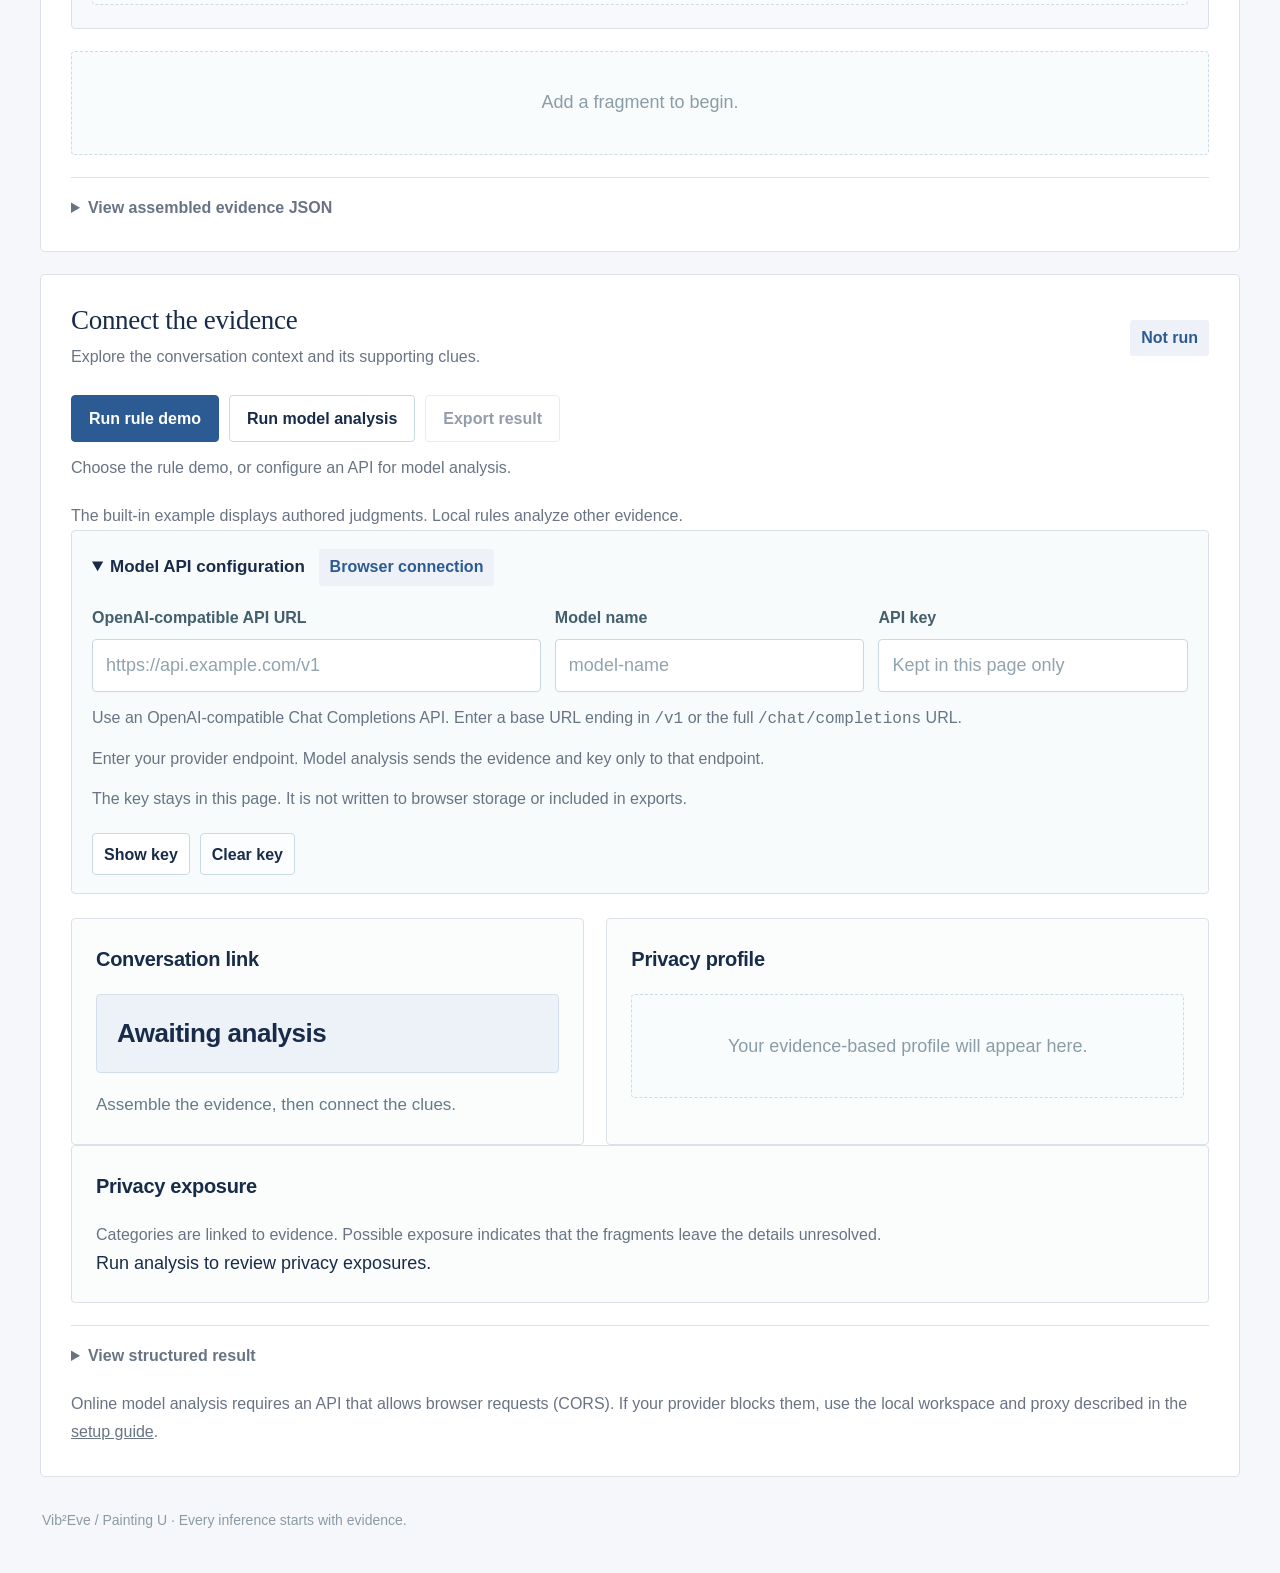
==== commit 4afcdb01: "Add the privacy exposure section to the English workspace" ====
--- a/painting-u/index.html
+++ b/painting-u/index.html
@@ -8,10 +8,10 @@
   <title>Vib²Eve / Painting U · Research Evidence Workspace</title>
   <link rel="icon" href="../favicon.svg" type="image/svg+xml">
   <link rel="stylesheet" href="assets/style.css">
-  <script src="assets/engine.js" defer></script>
-  <script src="assets/model.js?v=20261026-api" defer></script>
+  <script src="assets/engine.js?v=privacy-exposure" defer></script>
+  <script src="assets/model.js?v=privacy-exposure" defer></script>
   <script src="assets/cases-data.js?v=20261110" defer></script>
-  <script src="assets/app.js?v=20261110-example-replay" defer></script>
+  <script src="assets/app.js?v=privacy-exposure" defer></script>
 </head>
 <body>
   <div class="shell"><div class="project-bar"><a href="../index.html">Vib<sup>2</sup>Eve</a><span>/ Painting U</span><a class="project-note" href="../index.html#prompt">Prompt & methodology ↗</a></div>
@@ -195,6 +195,11 @@
             </div>
           </div>
         </div>
+        <section class="result-card" id="privacyExposure" aria-labelledby="privacyExposureTitle">
+          <h3 id="privacyExposureTitle">Privacy exposure</h3>
+          <p class="help">Categories are linked to evidence. Possible exposure indicates that the fragments leave the details unresolved.</p>
+          <div class="profile-grid" id="exposureGrid" aria-live="polite">Run analysis to review privacy exposures.</div>
+        </section>
         <details class="raw-result">
           <summary>View structured result</summary>
           <pre id="rawResult">No analysis result yet.</pre>
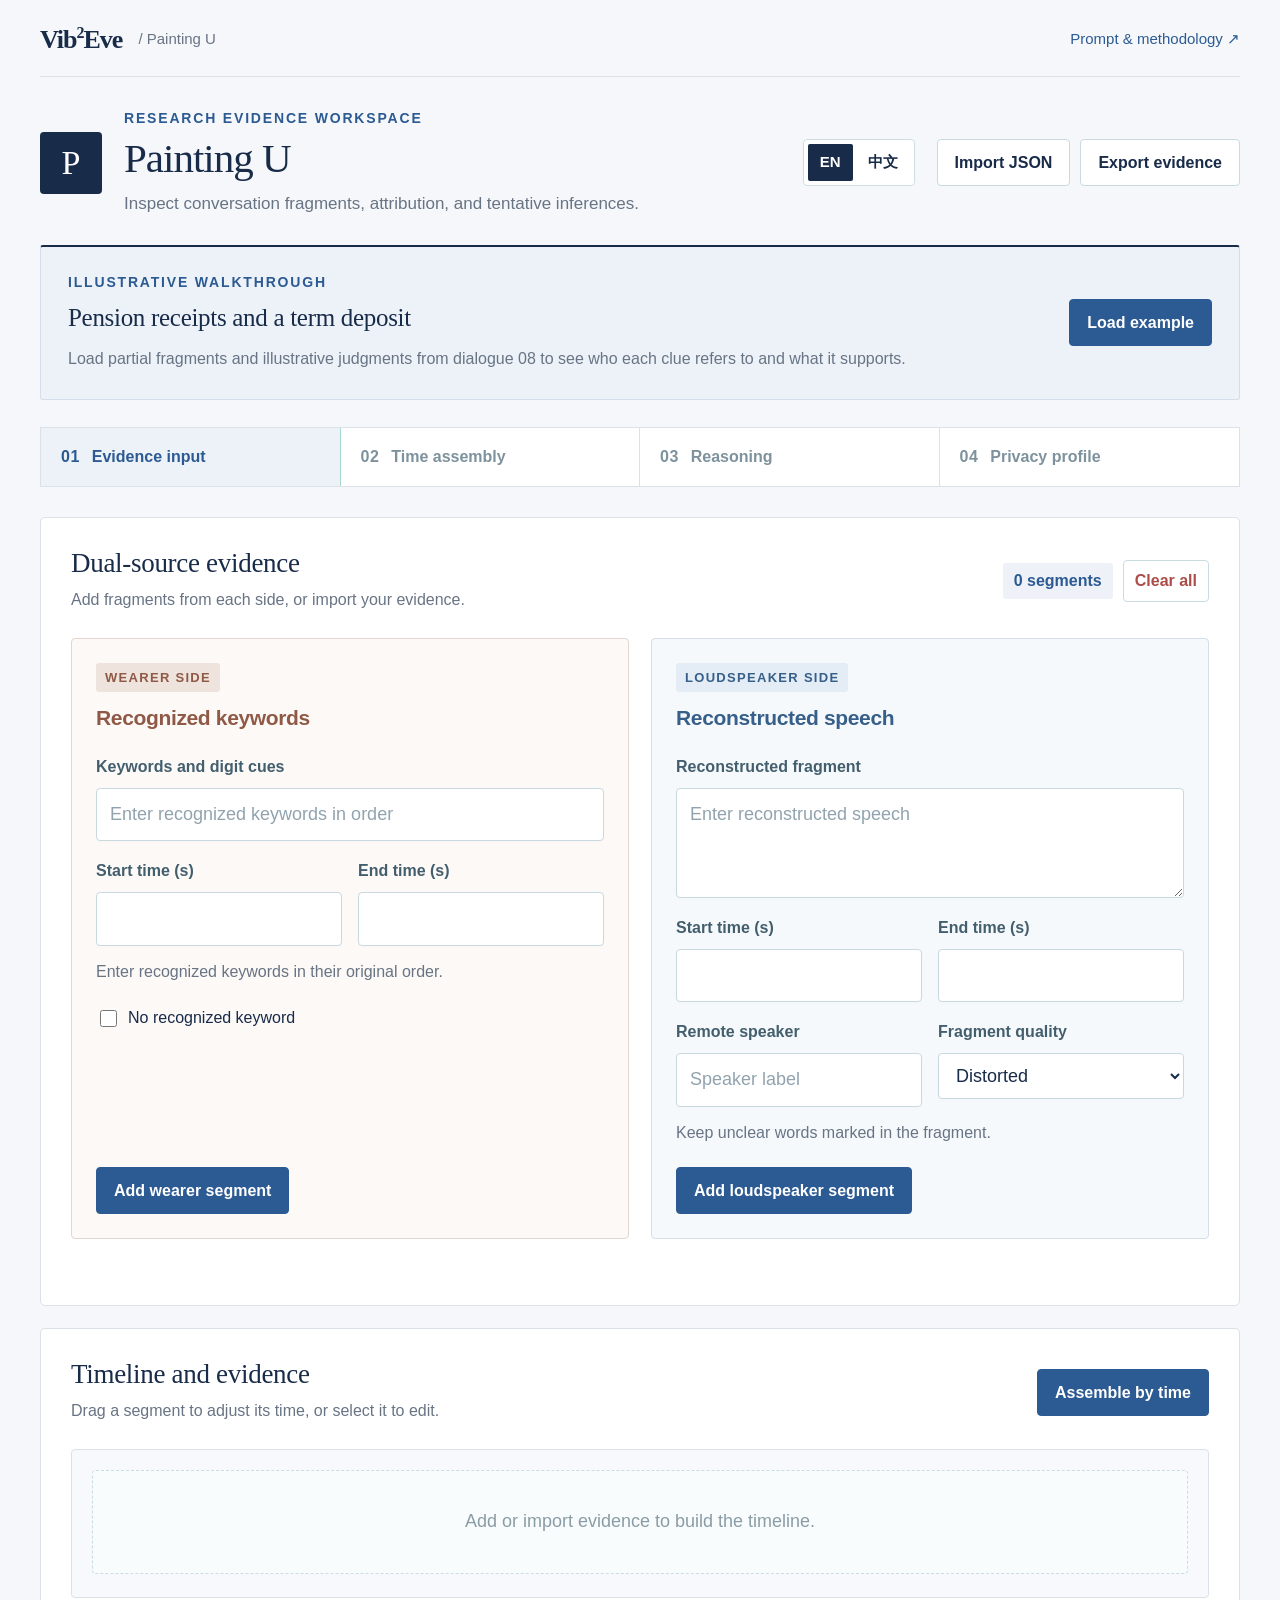
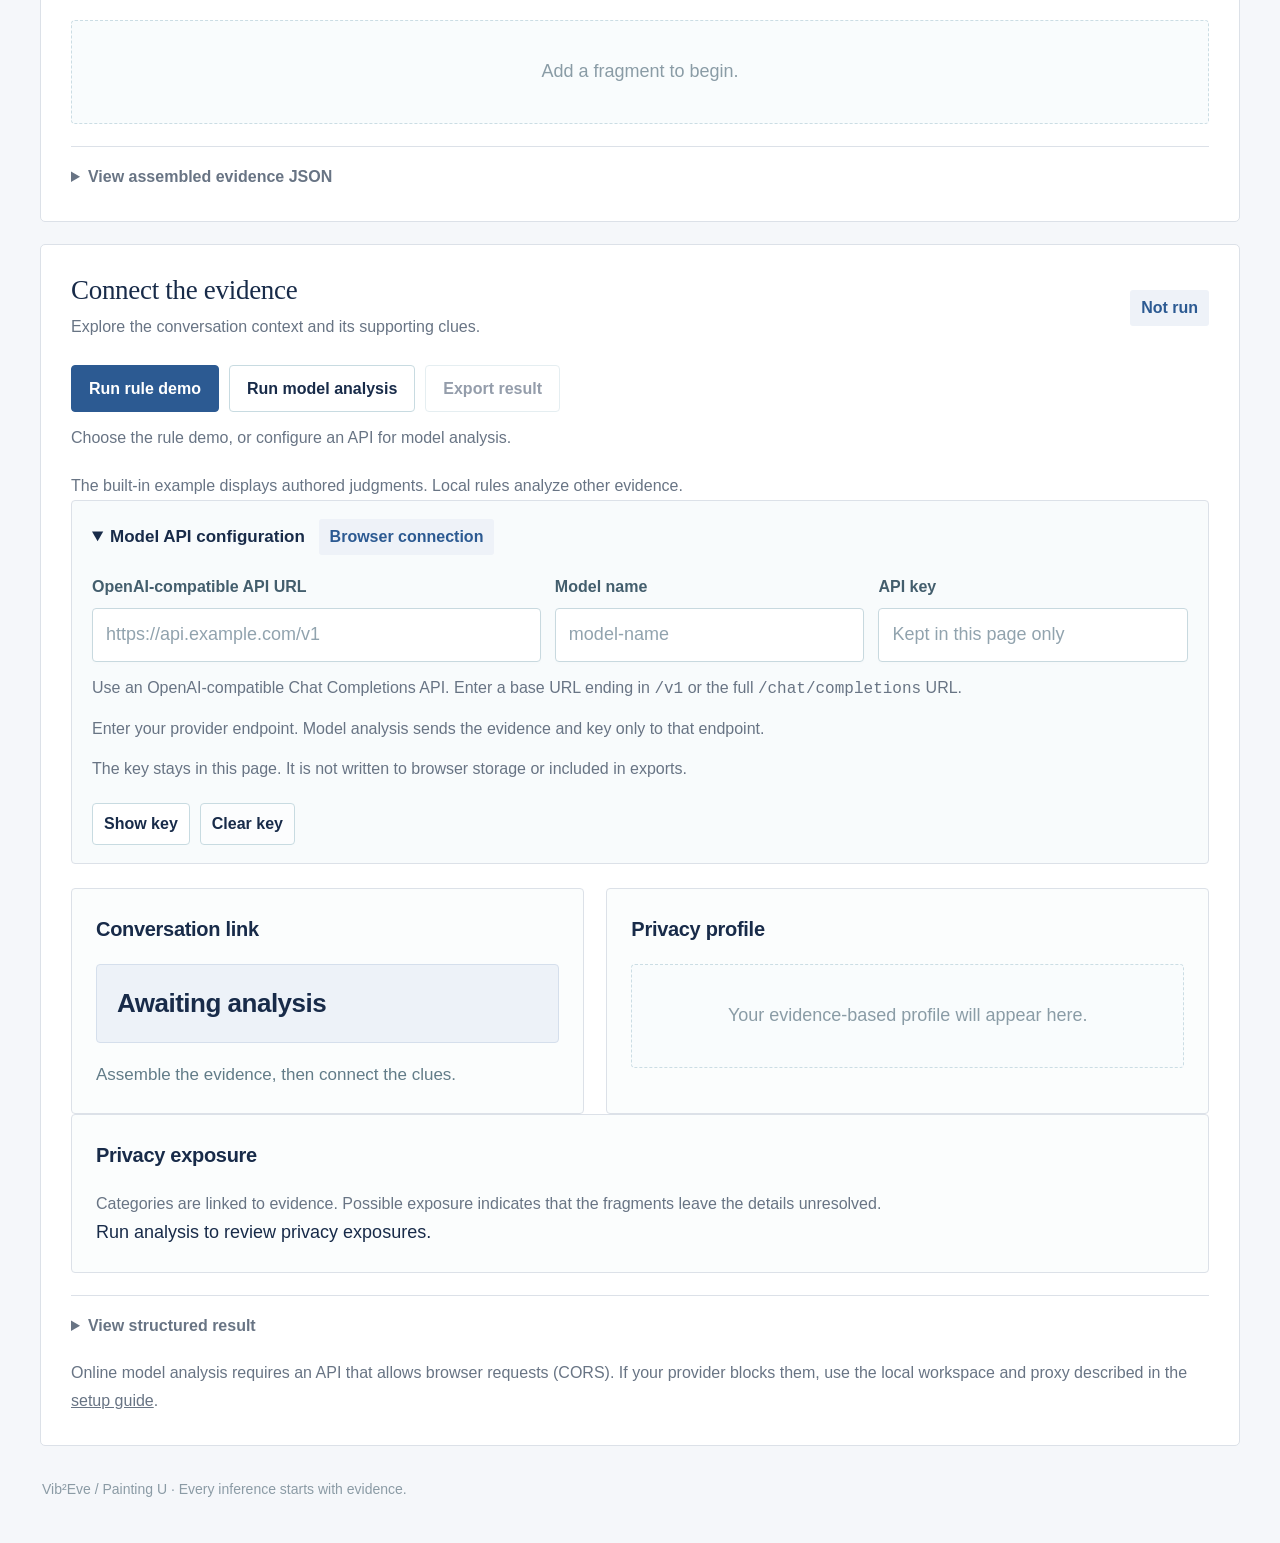
==== commit b121351f: "Remove the original-dialogue button and load the matched values" ====
--- a/painting-u/index.html
+++ b/painting-u/index.html
@@ -11,7 +11,7 @@
   <script src="assets/engine.js?v=privacy-exposure" defer></script>
   <script src="assets/model.js?v=privacy-exposure" defer></script>
   <script src="assets/cases-data.js?v=20261110" defer></script>
-  <script src="assets/app.js?v=privacy-exposure" defer></script>
+  <script src="assets/app.js?v=privacy-numeric-matches" defer></script>
 </head>
 <body>
   <div class="shell"><div class="project-bar"><a href="../index.html">Vib<sup>2</sup>Eve</a><span>/ Painting U</span><a class="project-note" href="../index.html#prompt">Prompt & methodology ↗</a></div>
@@ -33,7 +33,7 @@
       </div>
     </header>
 
-<aside class="example-banner" aria-label="Guided example"><div><p class="kicker">ILLUSTRATIVE WALKTHROUGH</p><h2>Pension receipts and a term deposit</h2><p>Load partial fragments and illustrative judgments from dialogue 08 to see who each clue refers to and what it supports.</p></div><button class="btn primary" id="loadExample" type="button">Load example</button><a class="btn" href="../cases.html?lang=en#dialogue-en-08">Read the original dialogue ↗</a></aside>
+<aside class="example-banner" aria-label="Guided example"><div><p class="kicker">ILLUSTRATIVE WALKTHROUGH</p><h2>Pension receipts and a term deposit</h2><p>Load partial fragments and illustrative judgments from dialogue 08 to see who each clue refers to and what it supports.</p></div><button class="btn primary" id="loadExample" type="button">Load example</button></aside>
     <nav class="flow" aria-label="Painting U workflow">
       <a class="flow-item on" id="step1" href="#evidence"><span>01</span> Evidence input</a>
       <a class="flow-item" id="step2" href="#assembly"><span>02</span> Time assembly</a>
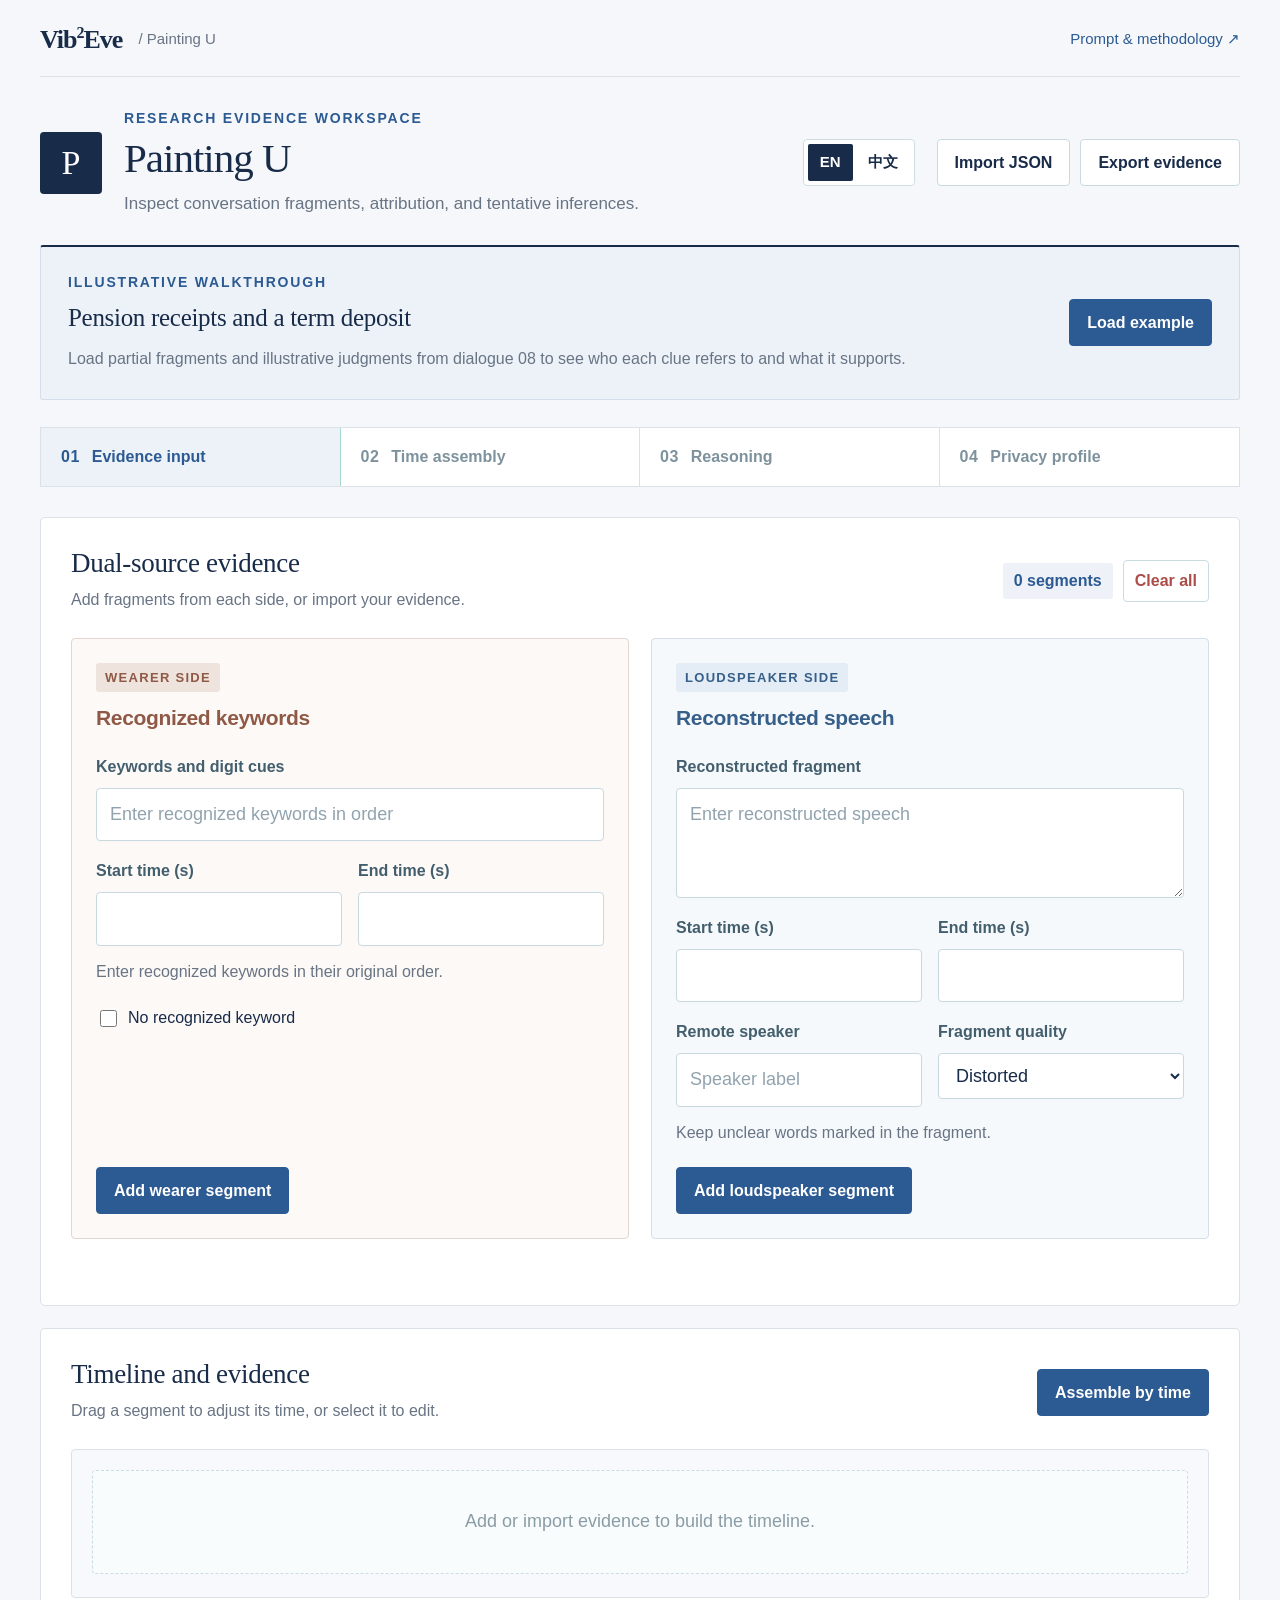
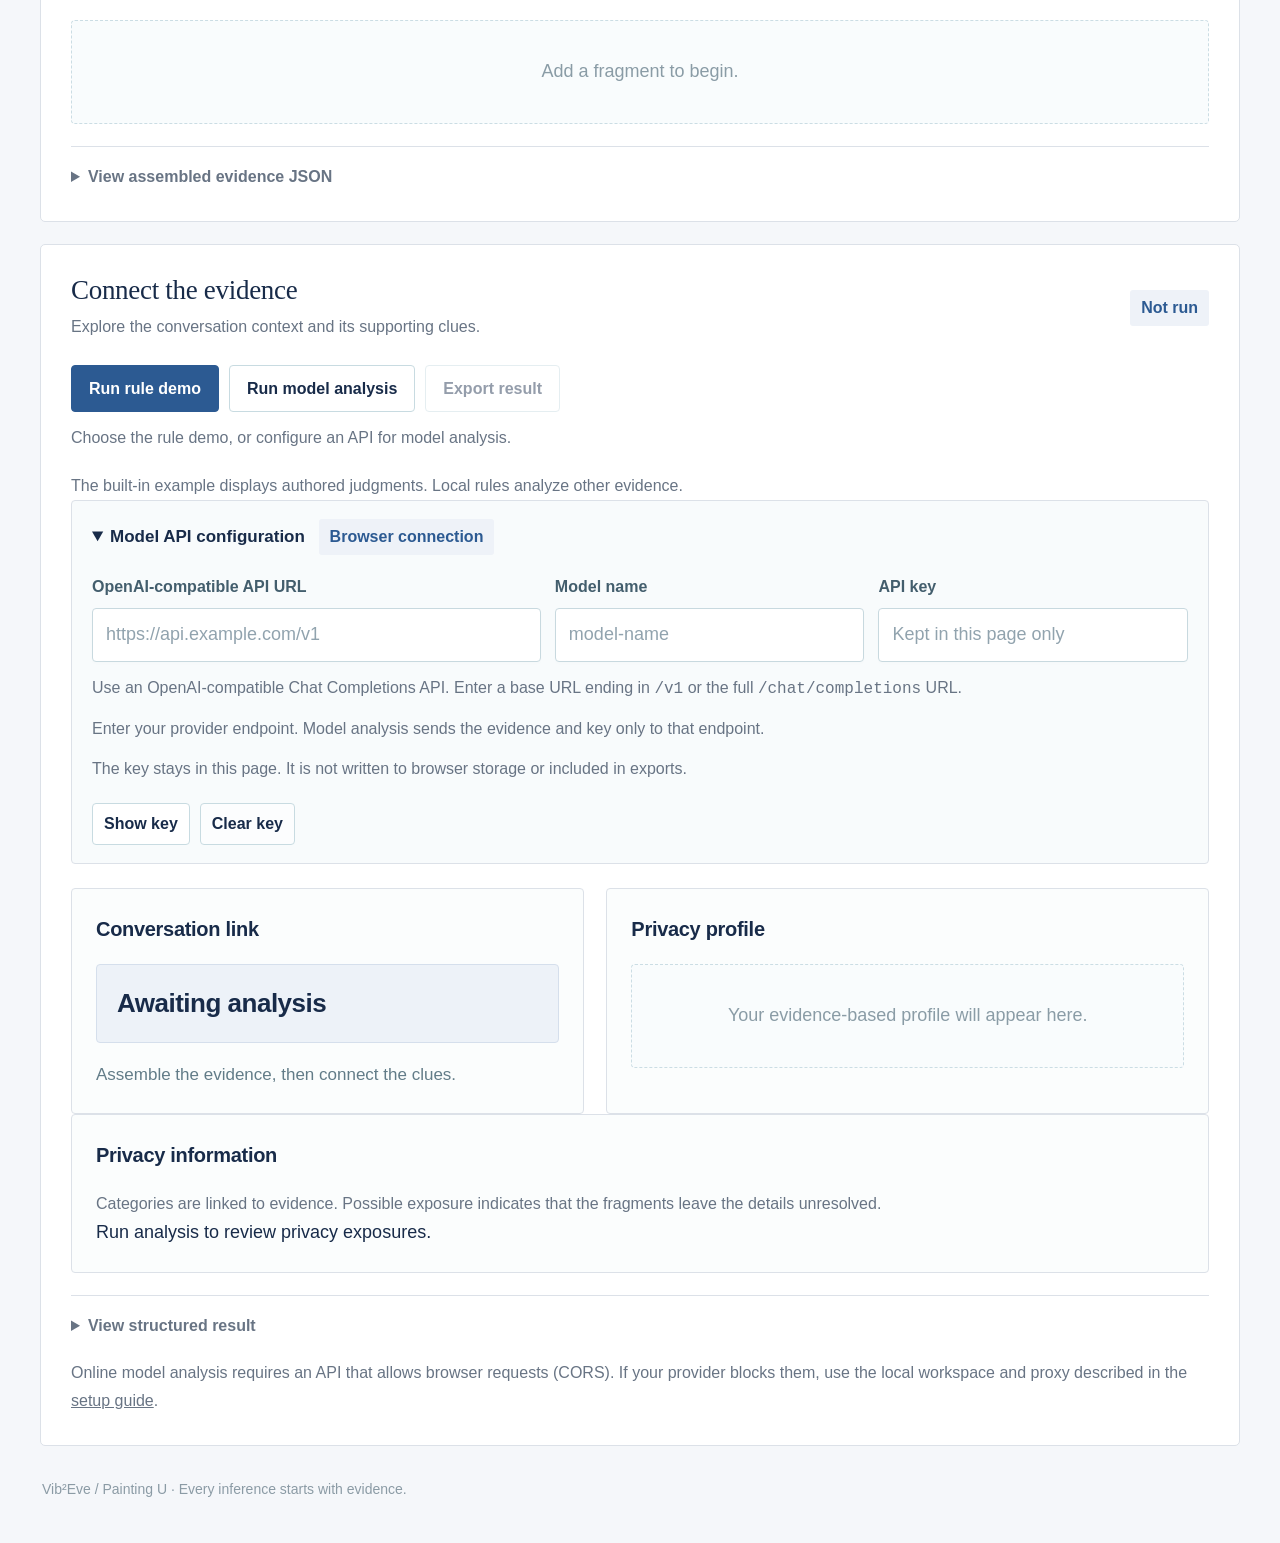
==== commit 12dc2d5e: "Publish the updated Painting U workspace and local proxy" ====
--- a/painting-u/index.html
+++ b/painting-u/index.html
@@ -9,9 +9,9 @@
   <link rel="icon" href="../favicon.svg" type="image/svg+xml">
   <link rel="stylesheet" href="assets/style.css">
   <script src="assets/engine.js?v=privacy-exposure" defer></script>
-  <script src="assets/model.js?v=privacy-exposure" defer></script>
+  <script src="assets/model.js?v=privacy-information" defer></script>
   <script src="assets/cases-data.js?v=20261110" defer></script>
-  <script src="assets/app.js?v=privacy-numeric-matches" defer></script>
+  <script src="assets/app.js?v=privacy-information" defer></script>
 </head>
 <body>
   <div class="shell"><div class="project-bar"><a href="../index.html">Vib<sup>2</sup>Eve</a><span>/ Painting U</span><a class="project-note" href="../index.html#prompt">Prompt & methodology ↗</a></div>
@@ -196,7 +196,7 @@
           </div>
         </div>
         <section class="result-card" id="privacyExposure" aria-labelledby="privacyExposureTitle">
-          <h3 id="privacyExposureTitle">Privacy exposure</h3>
+          <h3 id="privacyExposureTitle">Privacy information</h3>
           <p class="help">Categories are linked to evidence. Possible exposure indicates that the fragments leave the details unresolved.</p>
           <div class="profile-grid" id="exposureGrid" aria-live="polite">Run analysis to review privacy exposures.</div>
         </section>
